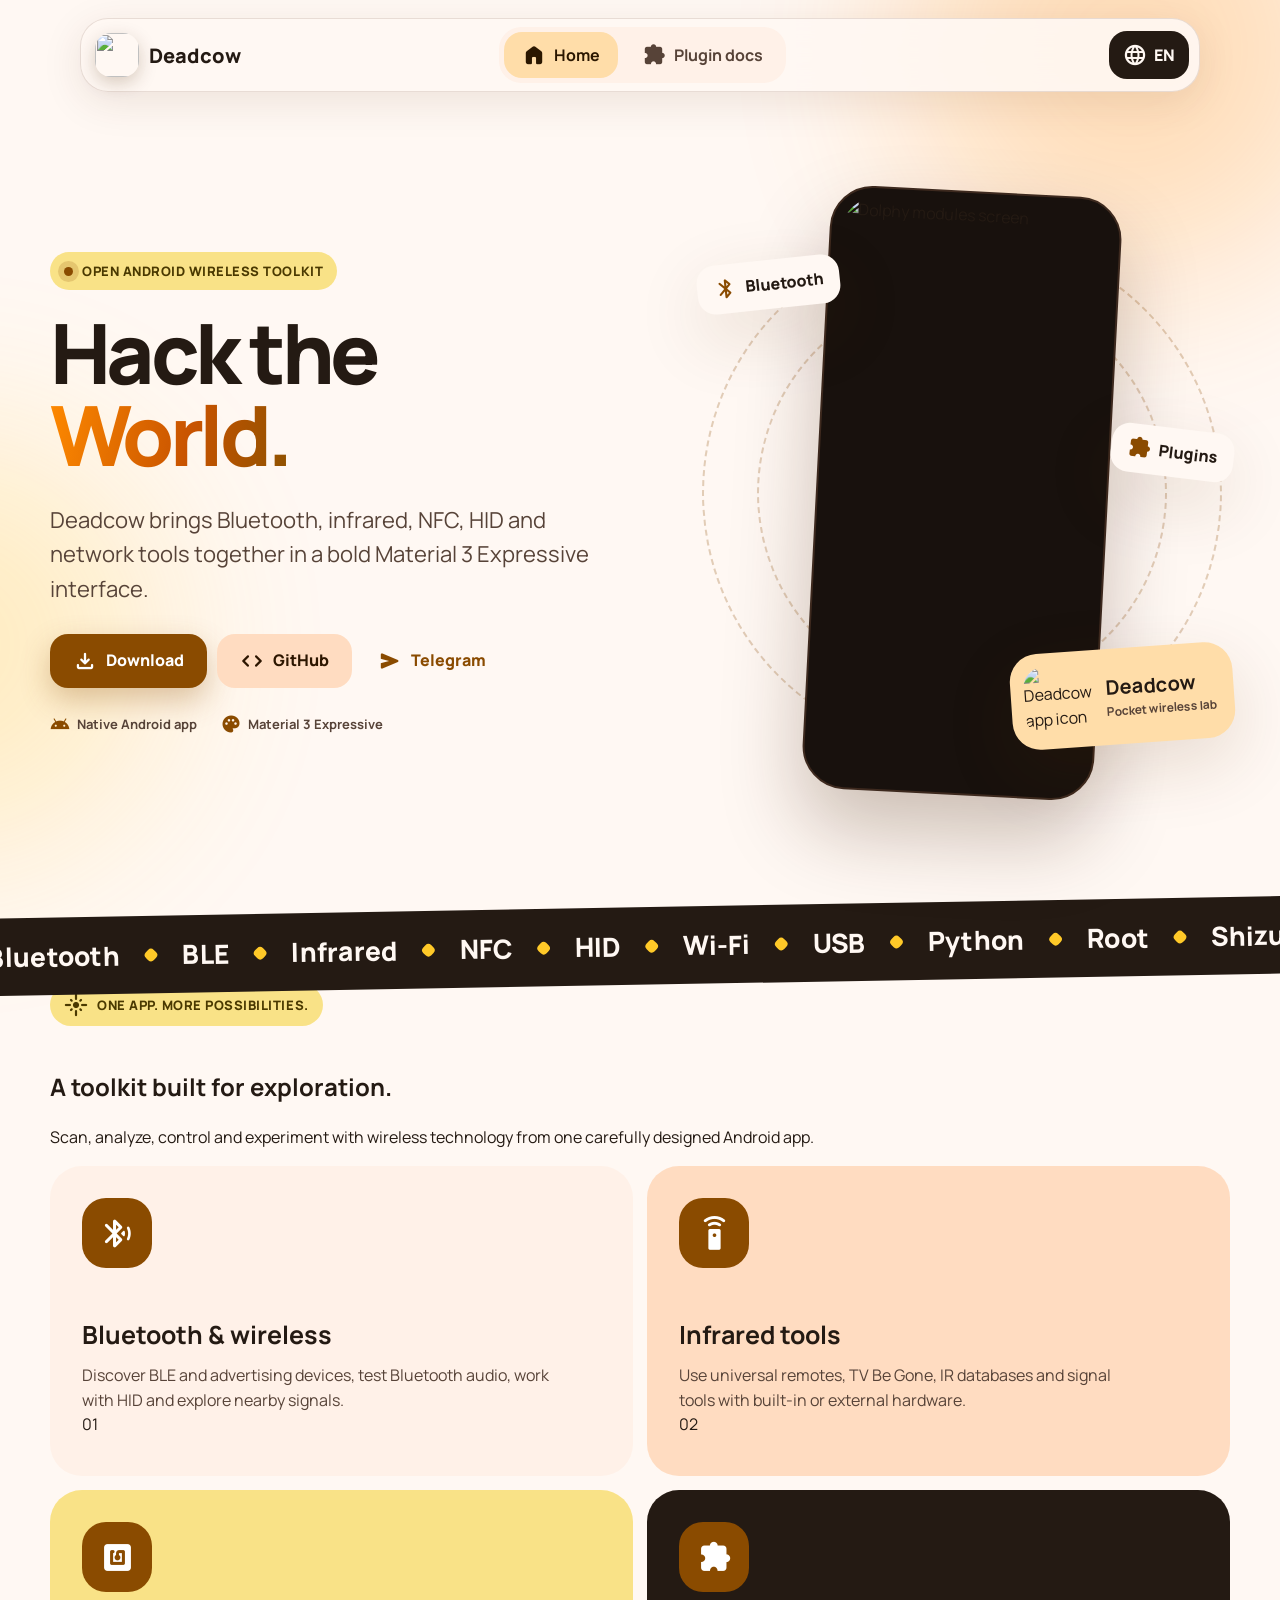
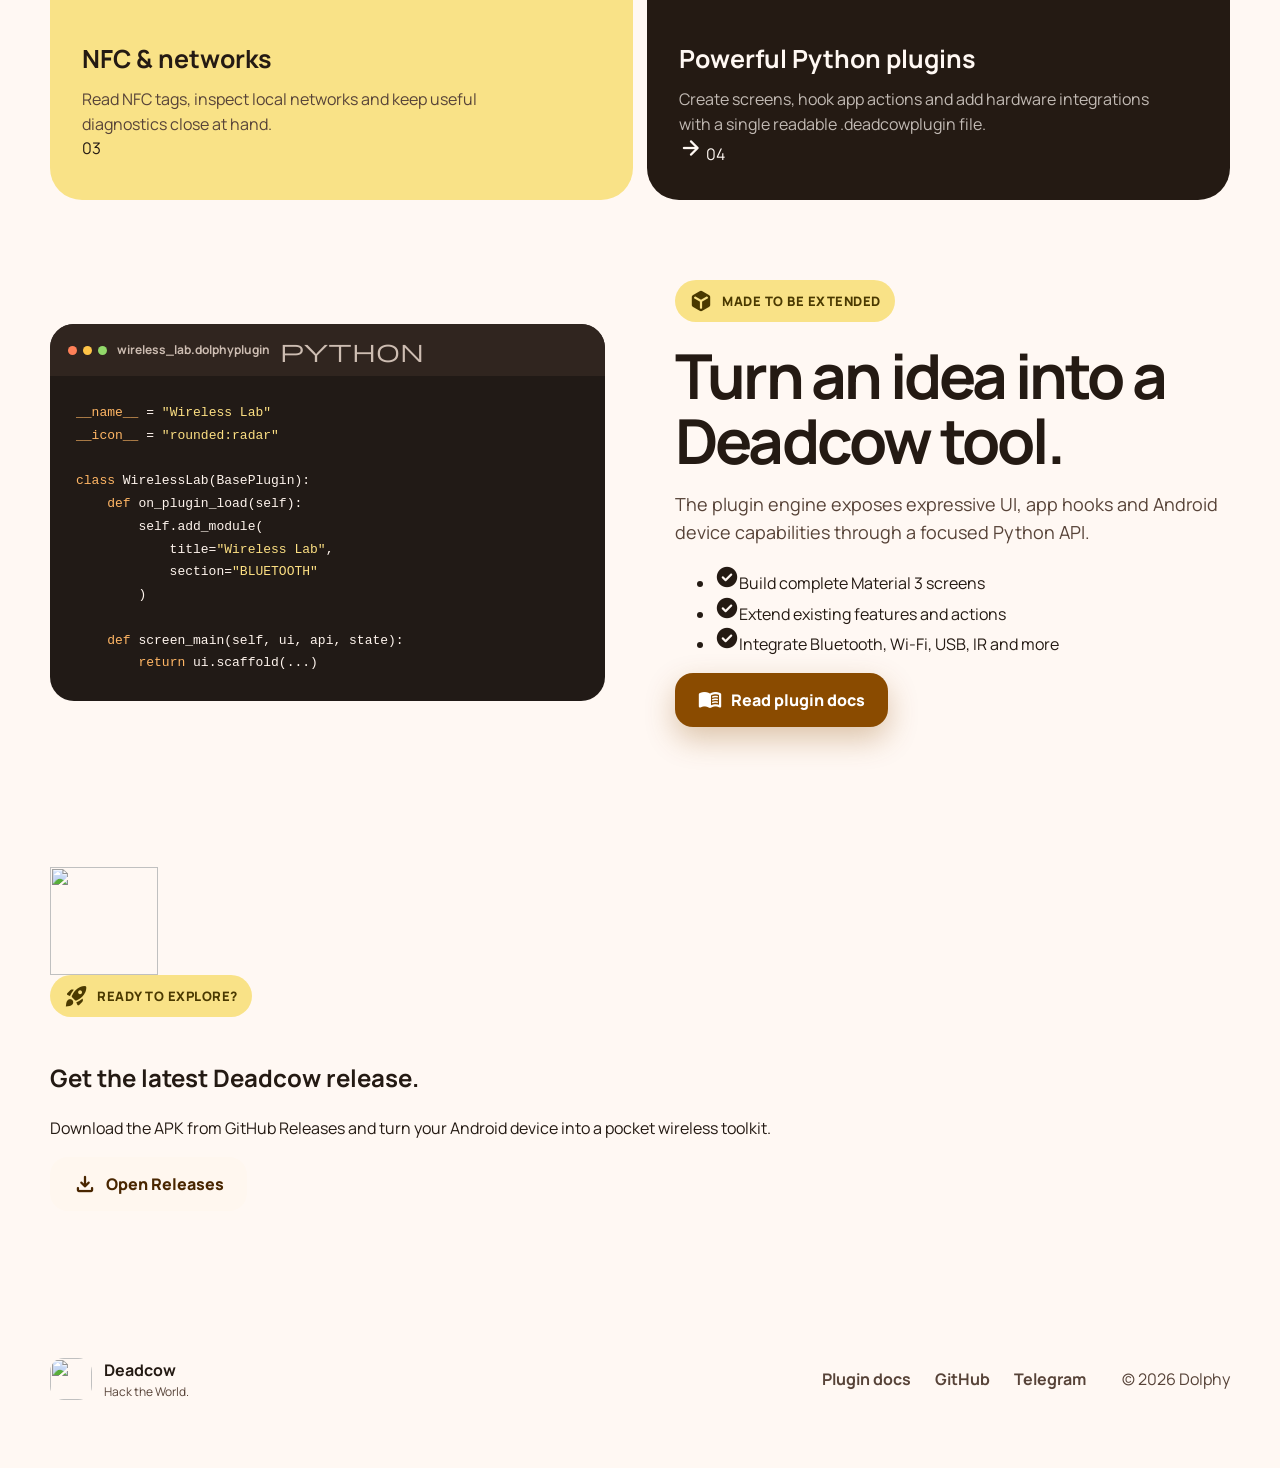
==== docs/index.html @ fffd54d4 "fix(docs): resolve site.js syntax error, ensure visibility in site.css, fix zitk9 links" ====
<!doctype html>
<html lang="en">
<head>
  <meta charset="utf-8">
  <meta name="viewport" content="width=device-width, initial-scale=1">
  <meta name="theme-color" content="#ff8a00">
  <meta name="description" content="Deadcow est la suite Android d'expérimentation sans-fil (IR, BLE, NFC, Wi-Fi) dédiée à la communauté CDC et au collectif pirate Deadcow.">
  <meta property="og:title" content="Deadcow — Arsenal sans-fil & pentest matériel">
  <meta property="og:description" content="Bluetooth, infrarouge, NFC, HID, outils réseau et plugins Python dans une interface Material 3.">
  <meta property="og:image" content="assets/deadcow-icon.png">
  <meta property="og:type" content="website">
  <title>Deadcow — Arsenal sans-fil & pentest matériel</title>
  <link rel="icon" type="image/png" href="assets/deadcow-icon.png">
  <link rel="preconnect" href="https://fonts.googleapis.com">
  <link rel="preconnect" href="https://fonts.gstatic.com" crossorigin>
  <link href="https://fonts.googleapis.com/css2?family=Manrope:wght@400;500;600;700;800&family=Material+Symbols+Rounded:opsz,wght,FILL,GRAD@20..48,400,0..1,0&display=swap" rel="stylesheet">
  <link rel="stylesheet" href="assets/site.css">
  <script src="assets/site.js" defer></script>
</head>
<body data-page="home">
  <a class="skip-link" href="#main" data-i18n="skip">Skip to content</a>
  <div class="ambient ambient-one"></div>
  <div class="ambient ambient-two"></div>
  <header class="site-header">
    <a class="brand" href="index.html" aria-label="Deadcow home">
      <img src="assets/deadcow-icon.png" alt="" width="44" height="44">
      <span>Deadcow</span>
    </a>
    <nav class="top-nav" aria-label="Main navigation">
      <a class="nav-item active" href="index.html"><span class="material-symbols-rounded">home</span><span data-i18n="navHome">Home</span></a>
      <a class="nav-item" href="plugins.html"><span class="material-symbols-rounded">extension</span><span data-i18n="navDocs">Plugin docs</span></a>
    </nav>
    <button class="language-button" type="button" data-language-toggle aria-label="Switch language">
      <span class="material-symbols-rounded">language</span>
      <span data-language-label>FR</span>
    </button>
  </header>

  <main id="main">
    <section class="hero section-shell">
      <div class="hero-copy reveal">
        <div class="eyebrow"><span class="pulse-dot"></span><span data-i18n="heroEyebrow">Open Android wireless toolkit</span></div>
        <h1><span data-i18n="heroTitleA">Hack the</span> <span class="gradient-text" data-i18n="heroTitleB">World.</span></h1>
        <p class="hero-lead" data-i18n="heroLead">Deadcow rassemble les outils Bluetooth, infrarouge, NFC, HID et réseau dans une interface Material 3 moderne pour la communauté CDC et le collectif Deadcow.</p>
        <div class="hero-actions">
          <a class="button button-primary" href="https://github.com/zitk9/Deadcow-App/releases" target="_blank" rel="noopener">
            <span class="material-symbols-rounded">download</span><span data-i18n="download">Download</span>
          </a>
          <a class="button button-tonal" href="https://github.com/zitk9/Deadcow-App" target="_blank" rel="noopener">
            <span class="material-symbols-rounded">code</span><span>GitHub</span>
          </a>
          <a class="button button-text" href="https://github.com/zitk9/Deadcow-App" target="_blank" rel="noopener">
            <span class="material-symbols-rounded">send</span><span>Telegram</span>
          </a>
        </div>
        <div class="hero-meta">
          <span><span class="material-symbols-rounded">android</span><span data-i18n="androidApp">Native Android app</span></span>
          <span><span class="material-symbols-rounded">palette</span><span>Material 3 Expressive</span></span>
        </div>
      </div>
      <div class="hero-visual reveal delay-one" aria-label="Deadcow application preview">
        <div class="visual-orbit orbit-one"></div>
        <div class="visual-orbit orbit-two"></div>
        <div class="phone-stage">
          <img class="phone-shot" src="assets/dolphy-screenshot.png" alt="Dolphy modules screen" width="591" height="1280">
        </div>
        <div class="app-badge">
          <img src="assets/deadcow-icon.png" alt="Deadcow app icon" width="92" height="92">
          <div><strong>Deadcow</strong><span data-i18n="badgeText">Pocket wireless lab</span></div>
        </div>
        <div class="floating-chip chip-bluetooth"><span class="material-symbols-rounded">bluetooth</span>Bluetooth</div>
        <div class="floating-chip chip-plugins"><span class="material-symbols-rounded">extension</span><span data-i18n="plugins">Plugins</span></div>
      </div>
    </section>

    <section class="marquee-band" aria-label="Deadcow capabilities">
      <div class="marquee-track">
        <span>Bluetooth</span><i></i><span>BLE</span><i></i><span>Infrared</span><i></i><span>NFC</span><i></i><span>HID</span><i></i><span>Wi-Fi</span><i></i><span>USB</span><i></i><span>Python</span><i></i><span>Root</span><i></i><span>Shizuku</span>
      </div>
    </section>

    <section class="section-shell feature-section">
      <div class="section-heading reveal">
        <div class="eyebrow"><span class="material-symbols-rounded">flare</span><span data-i18n="featureEyebrow">Built for exploration</span></div>
        <h2 data-i18n="featureTitle">One toolkit. Many interfaces.</h2>
        <p data-i18n="featureLead">Move from discovery to diagnostics without leaving the app.</p>
      </div>
      <div class="feature-grid">
        <article class="feature-card card-wide orange reveal">
          <div class="feature-icon"><span class="material-symbols-rounded">bluetooth_searching</span></div>
          <div><h3 data-i18n="featureWirelessTitle">Bluetooth workspace</h3><p data-i18n="featureWirelessBody">Scan BLE advertisements, inspect devices and explore Bluetooth-focused modules from one place.</p></div>
          <span class="card-number">01</span>
        </article>
        <article class="feature-card yellow reveal delay-one">
          <div class="feature-icon"><span class="material-symbols-rounded">settings_remote</span></div>
          <h3 data-i18n="featureIrTitle">Infrared control</h3>
          <p data-i18n="featureIrBody">Universal remotes, TV Be Gone, imported IR databases and pluggable external transmitters.</p>
          <span class="card-number">02</span>
        </article>
        <article class="feature-card cream reveal">
          <div class="feature-icon"><span class="material-symbols-rounded">nfc</span></div>
          <h3 data-i18n="featureNfcTitle">NFC & HID tools</h3>
          <p data-i18n="featureNfcBody">Read and work with NFC data, build HID workflows and connect compatible hardware.</p>
          <span class="card-number">03</span>
        </article>
        <article class="feature-card card-wide dark reveal delay-one">
          <div class="feature-icon"><span class="material-symbols-rounded">extension</span></div>
          <div><h3 data-i18n="featurePluginsTitle">Powerful Python plugins</h3><p data-i18n="featurePluginsBody">A single .dolphyplugin file can add expressive screens, hook existing UI, provide hardware backends and use Android APIs.</p></div>
          <a class="round-link" href="plugins.html" aria-label="Plugin documentation"><span class="material-symbols-rounded">arrow_forward</span></a>
          <span class="card-number">04</span>
        </article>
      </div>
    </section>

    <section class="section-shell plugin-showcase">
      <div class="code-card reveal">
        <div class="code-top"><span class="code-dots"><i></i><i></i><i></i></span><span>wireless_lab.dolphyplugin</span><span class="material-symbols-rounded">python</span></div>
        <pre><code><span class="code-key">__name__</span> = <span class="code-string">"Wireless Lab"</span>
<span class="code-key">__icon__</span> = <span class="code-string">"rounded:radar"</span>

<span class="code-key">class</span> WirelessLab(BasePlugin):
    <span class="code-key">def</span> on_plugin_load(self):
        self.add_module(
            title=<span class="code-string">"Wireless Lab"</span>,
            section=<span class="code-string">"BLUETOOTH"</span>
        )

    <span class="code-key">def</span> screen_main(self, ui, api, state):
        <span class="code-key">return</span> ui.scaffold(...)</code></pre>
      </div>
      <div class="plugin-copy reveal delay-one">
        <div class="eyebrow"><span class="material-symbols-rounded">deployed_code</span><span data-i18n="pluginEyebrow">Make Dolphy yours</span></div>
        <h2 data-i18n="pluginTitle">One file can become a complete module.</h2>
        <p data-i18n="pluginLead">Build multi-screen tools with Material 3 components, Bluetooth, Wi-Fi, NFC, USB, Root and Shizuku access. Extend existing screens or provide a new hardware backend.</p>
        <ul class="check-list">
          <li><span class="material-symbols-rounded">check_circle</span><span data-i18n="pluginPointOne">Declarative Material 3 Expressive UI</span></li>
          <li><span class="material-symbols-rounded">check_circle</span><span data-i18n="pluginPointTwo">Screen, action and service hooks</span></li>
          <li><span class="material-symbols-rounded">check_circle</span><span data-i18n="pluginPointThree">Safe Mode after a plugin crash</span></li>
        </ul>
        <a class="button button-primary" href="plugins.html"><span class="material-symbols-rounded">menu_book</span><span data-i18n="readDocs">Read plugin docs</span></a>
      </div>
    </section>

    <section class="section-shell download-section reveal">
      <div class="download-shape shape-a"></div>
      <div class="download-shape shape-b"></div>
      <img src="assets/deadcow-icon.png" alt="" width="108" height="108">
      <div><div class="eyebrow light"><span class="material-symbols-rounded">rocket_launch</span><span data-i18n="downloadEyebrow">Ready to dive in?</span></div><h2 data-i18n="downloadTitle">Get the latest Dolphy release.</h2><p data-i18n="downloadLead">Download the APK from the official GitHub Releases page.</p></div>
      <a class="button button-light" href="https://github.com/zitk9/Deadcow-App/releases" target="_blank" rel="noopener"><span class="material-symbols-rounded">download</span><span data-i18n="openReleases">Open Releases</span></a>
    </section>
  </main>

  <footer class="site-footer section-shell">
    <div class="footer-brand"><img src="assets/deadcow-icon.png" alt="" width="42" height="42"><div><strong>Deadcow</strong><span data-i18n="footerTagline">Hack the World.</span></div></div>
    <div class="footer-links"><a href="plugins.html" data-i18n="navDocs">Plugin docs</a><a href="https://github.com/zitk9/Deadcow-App" target="_blank" rel="noopener">GitHub</a><a href="https://github.com/zitk9/Deadcow-App" target="_blank" rel="noopener">Telegram</a></div>
    <p>© <span data-current-year></span> Dolphy</p>
  </footer>
</body>
</html>
---- docs/assets/site.css ----
:root {
  color-scheme: light;
  --primary: #8a4b00;
  --on-primary: #ffffff;
  --primary-container: #ffdcc1;
  --on-primary-container: #2d1600;
  --secondary-container: #ffdda9;
  --on-secondary-container: #2b1700;
  --tertiary-container: #f9e287;
  --surface: #fff8f3;
  --surface-low: #fff1e8;
  --surface-high: #f4e5db;
  --surface-highest: #edddd3;
  --on-surface: #241a13;
  --on-surface-variant: #574338;
  --outline: #8b7162;
  --orange: #ff8a00;
  --yellow: #ffc928;
  --shadow: 0 24px 70px rgba(94, 49, 0, .14);
  --round-xl: 44px;
  --round-lg: 32px;
  --round-md: 24px;
  --ease: cubic-bezier(.2, 0, 0, 1);
}

* { box-sizing: border-box; }
html { overflow-x: clip; scroll-behavior: smooth; scroll-padding-top: 112px; }
body {
  margin: 0;
  overflow-x: hidden;
  background: var(--surface);
  color: var(--on-surface);
  font-family: Manrope, system-ui, sans-serif;
  line-height: 1.55;
}
a { color: inherit; text-decoration: none; }
button, a { -webkit-tap-highlight-color: transparent; }
button { font: inherit; }
img { display: block; max-width: 100%; }
.material-symbols-rounded { font-variation-settings: 'FILL' 1, 'wght' 500, 'GRAD' 0, 'opsz' 24; }
.skip-link { position: fixed; z-index: 100; top: -80px; left: 20px; padding: 12px 20px; border-radius: 20px; background: var(--on-surface); color: var(--surface); transition: top .2s; }
.skip-link:focus { top: 20px; }
.ambient { position: fixed; z-index: -2; border-radius: 999px; filter: blur(90px); opacity: .23; pointer-events: none; }
.ambient-one { width: 460px; height: 460px; top: -180px; right: -80px; background: var(--orange); }
.ambient-two { width: 420px; height: 420px; bottom: 5%; left: -260px; background: var(--yellow); }
.section-shell { width: min(1180px, calc(100% - 48px)); margin-inline: auto; }

.site-header {
  position: sticky;
  z-index: 50;
  top: 18px;
  display: grid;
  grid-template-columns: 1fr auto 1fr;
  align-items: center;
  width: min(1120px, calc(100% - 32px));
  min-height: 72px;
  margin: 18px auto 0;
  padding: 8px 10px 8px 14px;
  border: 1px solid color-mix(in srgb, var(--outline) 20%, transparent);
  border-radius: 28px;
  background: color-mix(in srgb, var(--surface) 91%, transparent);
  box-shadow: 0 10px 40px rgba(74, 35, 0, .10);
  backdrop-filter: blur(22px) saturate(1.3);
}
.brand { display: flex; align-items: center; gap: 10px; width: fit-content; font-size: 20px; font-weight: 800; }
.brand img { width: 44px; height: 44px; border-radius: 16px; box-shadow: 0 6px 18px rgba(78, 39, 0, .22); }
.top-nav { display: flex; align-items: center; gap: 6px; padding: 5px; border-radius: 22px; background: var(--surface-low); }
.nav-item { display: flex; align-items: center; gap: 8px; min-height: 46px; padding: 0 18px; border-radius: 18px; color: var(--on-surface-variant); font-weight: 700; transition: background .25s var(--ease), color .25s, transform .25s var(--ease); }
.nav-item:hover { background: var(--surface-high); transform: translateY(-1px); }
.nav-item.active { background: var(--secondary-container); color: var(--on-secondary-container); }
.language-button { justify-self: end; display: flex; align-items: center; justify-content: center; gap: 7px; min-width: 64px; height: 48px; padding: 0 14px; border: 0; border-radius: 18px; background: var(--on-surface); color: var(--surface); cursor: pointer; font-weight: 800; transition: transform .25s var(--ease), border-radius .25s var(--ease); }
.language-button:hover { transform: scale(1.04); border-radius: 24px; }
:focus-visible { outline: 3px solid var(--orange); outline-offset: 3px; }

.hero { display: grid; grid-template-columns: 1.03fr .97fr; align-items: center; gap: clamp(36px, 6vw, 90px); min-height: calc(100vh - 110px); padding-block: 76px 90px; }
.eyebrow { display: inline-flex; align-items: center; gap: 9px; margin-bottom: 22px; padding: 9px 14px; border-radius: 999px; background: var(--tertiary-container); color: #4a3900; font-size: 13px; font-weight: 800; letter-spacing: .04em; text-transform: uppercase; }
.pulse-dot { width: 9px; height: 9px; border-radius: 50%; background: var(--primary); box-shadow: 0 0 0 6px color-mix(in srgb, var(--primary) 18%, transparent); animation: pulse 2s infinite; }
@keyframes pulse { 50% { box-shadow: 0 0 0 10px transparent; } }
h1 { max-width: 780px; margin: 0; font-size: clamp(50px, 6.5vw, 88px); line-height: .98; letter-spacing: -.055em; font-weight: 800; }
.gradient-text { color: transparent; background: linear-gradient(100deg, var(--orange), #c85300 58%, #8d5200); background-clip: text; -webkit-background-clip: text; }
.hero-lead { max-width: 640px; margin: 28px 0; color: var(--on-surface-variant); font-size: clamp(18px, 2vw, 22px); }
.hero-actions { display: flex; flex-wrap: wrap; align-items: center; gap: 10px; margin-top: 28px; }
.button { display: inline-flex; align-items: center; justify-content: center; gap: 9px; min-height: 54px; padding: 0 23px; border-radius: 18px; font-weight: 800; transition: transform .25s var(--ease), border-radius .25s var(--ease), box-shadow .25s; }
.button:hover { transform: translateY(-3px); border-radius: 27px; }
.button-primary { background: var(--primary); color: var(--on-primary); box-shadow: 0 12px 30px color-mix(in srgb, var(--primary) 30%, transparent); }
.button-tonal { background: var(--primary-container); color: var(--on-primary-container); }
.button-text { padding-inline: 16px; color: var(--primary); }
.button-light { background: #fff7ef; color: #492600; }
.hero-meta { display: flex; flex-wrap: wrap; gap: 10px 24px; margin-top: 26px; color: var(--on-surface-variant); font-size: 13px; font-weight: 700; }
.hero-meta > span { display: flex; align-items: center; gap: 7px; }
.hero-meta .material-symbols-rounded { color: var(--primary); font-size: 20px; }

.hero-visual { position: relative; display: grid; place-items: center; min-height: 650px; }
.phone-stage { position: relative; z-index: 3; width: min(292px, 66vw); padding: 10px; border: 2px solid #3d291e; border-radius: 43px; background: #18110d; box-shadow: 0 40px 80px rgba(58, 28, 0, .26); transform: rotate(3deg); transition: transform .5s var(--ease); }
.hero-visual:hover .phone-stage { transform: rotate(0) translateY(-8px); }
.phone-shot { width: 100%; height: auto; aspect-ratio: 591 / 1280; border-radius: 34px; object-fit: contain; }
.visual-orbit { position: absolute; border: 2px dashed color-mix(in srgb, var(--primary) 25%, transparent); border-radius: 50%; animation: orbit 24s linear infinite; }
.orbit-one { width: 520px; height: 520px; }
.orbit-two { width: 410px; height: 410px; animation-direction: reverse; animation-duration: 18s; }
@keyframes orbit { to { transform: rotate(360deg); } }
.app-badge { position: absolute; z-index: 5; right: -4px; bottom: 74px; display: flex; align-items: center; gap: 12px; padding: 13px 18px 13px 13px; border-radius: 28px; background: var(--secondary-container); box-shadow: var(--shadow); transform: rotate(-4deg); }
.app-badge img { width: 70px; height: 70px; border-radius: 22px; }
.app-badge div { display: grid; }
.app-badge strong { font-size: 20px; }
.app-badge span { color: var(--on-surface-variant); font-size: 12px; font-weight: 700; }
.floating-chip { position: absolute; z-index: 4; display: flex; align-items: center; gap: 8px; padding: 12px 16px; border-radius: 18px; background: var(--surface); box-shadow: var(--shadow); font-weight: 800; }
.chip-bluetooth { top: 92px; left: 2px; transform: rotate(-6deg); }
.chip-plugins { top: 40%; right: -4px; transform: rotate(7deg); }
.floating-chip .material-symbols-rounded { color: var(--primary); }

.marquee-band { overflow: hidden; padding: 18px 0; background: var(--on-surface); color: var(--surface); transform: rotate(-1deg) scale(1.02); }
.marquee-track { display: flex; width: max-content; align-items: center; gap: 25px; font-size: clamp(18px, 2.2vw, 26px); font-weight: 800; animation: marquee 28s linear infinite alternate; }
.marquee-track i { width: 11px; height: 11px; border-radius: 4px; background: var(--yellow); transform: rotate(45deg); }
@keyframes marquee { to { transform: translateX(calc(-100% + 100vw)); } }

.section-intro { max-width: 760px; margin-bottom: 42px; }
.section-intro h2, .plugin-copy h2, .download-banner h2 { margin: 0; font-size: clamp(36px, 5vw, 62px); line-height: 1.04; letter-spacing: -.045em; }
.section-intro p, .plugin-copy > p, .download-banner p { color: var(--on-surface-variant); font-size: 18px; }
.features { padding-block: 130px; }
.feature-grid { display: grid; grid-template-columns: repeat(2, 1fr); gap: 14px; }
.feature-card { min-height: 310px; padding: 32px; border-radius: var(--round-lg); background: var(--surface-low); transition: transform .35s var(--ease), border-radius .35s var(--ease); }
.feature-card:hover { transform: translateY(-8px); border-radius: 48px 24px 48px 24px; }
.feature-card:nth-child(2) { background: var(--primary-container); }
.feature-card:nth-child(3) { background: var(--tertiary-container); }
.feature-card:nth-child(4) { background: var(--on-surface); color: var(--surface); }
.feature-icon { display: grid; place-items: center; width: 70px; height: 70px; margin-bottom: 48px; border-radius: 24px; background: var(--primary); color: var(--on-primary); }
.feature-icon .material-symbols-rounded { font-size: 35px; }
.feature-card h3 { margin: 0 0 8px; font-size: 25px; }
.feature-card p { max-width: 470px; margin: 0; color: var(--on-surface-variant); }
.feature-card:nth-child(4) p { color: color-mix(in srgb, var(--surface) 72%, transparent); }

.plugin-showcase { display: grid; grid-template-columns: 1fr 1fr; align-items: center; gap: 70px; padding-block: 80px 140px; }
.plugin-points { display: grid; gap: 14px; margin: 28px 0; }
.plugin-points div { display: flex; align-items: center; gap: 12px; font-weight: 700; }
.plugin-points span { display: grid; place-items: center; flex: 0 0 38px; height: 38px; border-radius: 14px; background: var(--secondary-container); color: var(--on-secondary-container); }
.code-window { overflow: hidden; border-radius: 36px; background: #211a16; color: #fff5ee; box-shadow: 0 32px 70px rgba(45, 23, 4, .25); transform: rotate(2deg); transition: transform .4s var(--ease); }
.code-window:hover { transform: rotate(0); }
.code-bar { display: flex; align-items: center; gap: 8px; padding: 18px 22px; background: #30251f; }
.code-bar i { width: 10px; height: 10px; border-radius: 50%; background: #ff8058; }
.code-bar i:nth-child(2) { background: #ffc447; }
.code-bar i:nth-child(3) { background: #92d96a; }
.code-bar span { margin-left: 8px; color: #cdbdb2; font-size: 13px; font-weight: 700; }
.code-window pre { overflow: auto; margin: 0; padding: 28px; font: 14px/1.75 ui-monospace, SFMono-Regular, Consolas, monospace; }
.code-key { color: #ffb665; }
.code-string { color: #fde083; }
.download-section { padding-bottom: 100px; }
.download-banner { position: relative; overflow: hidden; display: grid; grid-template-columns: 1fr auto; align-items: center; gap: 30px; padding: 58px; border-radius: var(--round-xl); background: linear-gradient(125deg, #ff8a00, #ffc928); color: #2b1700; }
.download-banner p { max-width: 680px; color: #573000; }
.download-mark { position: absolute; right: 28%; bottom: -70px; color: rgba(255,255,255,.22); font-size: 220px; transform: rotate(-12deg); }
.site-footer { display: grid; grid-template-columns: 1fr auto auto; align-items: center; gap: 36px; padding-block: 40px 60px; color: var(--on-surface-variant); }
.footer-brand { display: flex; align-items: center; gap: 12px; }
.footer-brand img { border-radius: 14px; }
.footer-brand div { display: grid; }
.footer-brand strong { color: var(--on-surface); }
.footer-brand span { font-size: 12px; }
.footer-links { display: flex; gap: 24px; font-weight: 700; }
.footer-links a:hover { color: var(--primary); }

.docs-hero { display: grid; grid-template-columns: 1fr 170px; align-items: center; gap: 40px; padding: 46px 0 34px 318px; }
.docs-hero h1 { max-width: 900px; font-size: clamp(40px, 5vw, 64px); }
.docs-hero p { max-width: 760px; color: var(--on-surface-variant); font-size: 18px; }
.docs-hero-mark { position: relative; display: grid; place-items: center; width: 156px; height: 156px; justify-self: end; border-radius: 42% 58% 55% 45% / 46% 41% 59% 54%; background: var(--secondary-container); animation: morph 8s var(--ease) infinite alternate; }
.docs-hero-mark > span { color: var(--on-secondary-container); font-size: 72px; }
.docs-hero-mark i { position: absolute; width: 20px; height: 20px; border-radius: 7px; background: var(--primary); }
.docs-hero-mark i:nth-child(2) { top: 20px; right: 20px; }
.docs-hero-mark i:nth-child(3) { bottom: 25px; left: 20px; background: var(--yellow); }
@keyframes morph { to { border-radius: 60% 40% 40% 60% / 42% 60% 40% 58%; transform: rotate(4deg); } }
.docs-layout { display: grid; grid-template-columns: 276px minmax(0, 1fr); align-items: start; gap: 42px; padding-bottom: 110px; }
.docs-toc { position: fixed; z-index: 5; top: 96px; left: max(24px, calc((100vw - 1180px) / 2)); display: grid; width: 276px; gap: 3px; max-height: calc(100vh - 112px); overflow: auto; padding: 14px 10px 22px; border: 1px solid color-mix(in srgb, var(--outline) 18%, transparent); border-radius: 26px; background: color-mix(in srgb, var(--surface-low) 94%, transparent); box-shadow: 0 16px 45px rgba(72, 42, 8, .08); scrollbar-width: thin; }
.docs-search { position: sticky; top: -14px; z-index: 2; display: grid; grid-template-columns: 24px 1fr; align-items: center; gap: 8px; margin: 0 0 8px; padding: 10px 12px; border-radius: 16px; background: var(--surface-high); color: var(--on-surface-variant); }
.docs-search input { min-width: 0; border: 0; outline: 0; background: transparent; color: var(--on-surface); font: inherit; font-size: 13px; font-weight: 650; }
.docs-search input::placeholder { color: var(--on-surface-variant); opacity: .75; }
.toc-title { padding: 15px 12px 6px; color: var(--on-surface-variant); font-size: 11px; font-weight: 800; letter-spacing: .07em; text-transform: uppercase; }
.docs-toc a { display: grid; grid-template-columns: 28px 1fr; align-items: center; gap: 7px; min-height: 40px; padding: 8px 12px; border-radius: 14px; color: var(--on-surface-variant); font-size: 13px; font-weight: 700; transition: background .2s, color .2s; }
.docs-toc a > .material-symbols-rounded { font-size: 19px; opacity: .72; }
.docs-toc a[hidden], .docs-toc .toc-title[hidden] { display: none; }
.docs-toc a span:first-child { opacity: .48; }
.docs-toc a:hover, .docs-toc a.active { background: var(--secondary-container); color: var(--on-secondary-container); }
.docs-content { grid-column: 2; min-width: 0; }
.anchor-heading, .route-box[id] { scroll-margin-top: 118px; }
.doc-section { position: relative; margin-bottom: 18px; padding: 42px; border-radius: var(--round-lg); background: var(--surface-low); }
.doc-section:nth-child(even) { background: color-mix(in srgb, var(--primary-container) 35%, var(--surface)); }
.section-index { position: absolute; top: 22px; right: 28px; color: color-mix(in srgb, var(--primary) 28%, transparent); font-size: 48px; font-weight: 800; }
.doc-heading { display: grid; grid-template-columns: 58px 1fr; gap: 16px; align-items: start; margin-bottom: 30px; padding-right: 62px; }
.doc-heading > span { display: grid; place-items: center; width: 58px; height: 58px; border-radius: 20px; background: var(--primary); color: var(--on-primary); font-size: 29px; }
.doc-heading h2 { margin: 1px 0 6px; font-size: clamp(28px, 3.5vw, 42px); line-height: 1.08; letter-spacing: -.035em; }
.doc-heading p { margin: 0; color: var(--on-surface-variant); }
.capability-grid { display: grid; grid-template-columns: repeat(2, 1fr); gap: 10px; }
.capability-grid > div { display: grid; grid-template-columns: 45px 1fr; gap: 2px 12px; padding: 22px; border-radius: 22px; background: var(--surface); }
.capability-grid > div > span { grid-row: 1 / 3; color: var(--primary); font-size: 30px; }
.capability-grid p { margin: 4px 0 0; color: var(--on-surface-variant); font-size: 13px; }
.callout { display: flex; gap: 15px; margin-top: 18px; padding: 20px; border-radius: 22px; background: var(--tertiary-container); color: #3b3000; }
.callout > span { font-size: 30px; }
.callout p { margin: 4px 0 0; }
.callout.safe { background: #d8edc8; color: #15270c; }
.code-card { min-width: 0; overflow: hidden; margin-top: 18px; border-radius: 24px; background: #211a16; color: #fff5ee; }
.code-top { display: flex; align-items: center; gap: 10px; min-height: 52px; padding: 8px 10px 8px 18px; background: #30251f; color: #cdbdb2; font-size: 12px; font-weight: 700; }
.code-dots { display: flex; gap: 6px; }
.code-dots i { width: 9px; height: 9px; border-radius: 50%; background: #ff8058; }
.code-dots i:nth-child(2) { background: #ffc447; }
.code-dots i:nth-child(3) { background: #92d96a; }
.copy-code { display: inline-flex; align-items: center; gap: 6px; min-height: 36px; margin-left: auto; padding: 0 12px; border: 0; border-radius: 13px; background: #4a3930; color: #fff5ee; cursor: pointer; font-weight: 700; }
.copy-code .material-symbols-rounded { font-size: 18px; }
.code-card pre { overflow: auto; max-width: 100%; max-height: 620px; margin: 0; padding: 26px; }
.code-card code { font: 13px/1.75 ui-monospace, SFMono-Regular, Consolas, monospace; }
.code-number { color: #94d8ff; }
.property-list, .api-table { display: grid; margin-top: 14px; overflow: hidden; border: 1px solid color-mix(in srgb, var(--outline) 25%, transparent); border-radius: 22px; }
.property-list > div, .api-table > div { display: grid; grid-template-columns: minmax(140px, .5fr) 1fr; gap: 18px; padding: 15px 18px; background: var(--surface); }
.property-list > div:nth-child(even), .api-table > div:nth-child(even) { background: var(--surface-high); }
.property-list code, .api-table code { overflow-wrap: anywhere; color: var(--primary); font-weight: 800; }
.property-list span, .api-table span { color: var(--on-surface-variant); }
.flow-diagram { display: flex; align-items: center; justify-content: center; gap: 12px; margin-bottom: 22px; }
.flow-diagram > div { display: grid; place-items: center; gap: 8px; flex: 1; min-height: 120px; padding: 18px; border-radius: 22px; background: var(--surface); text-align: center; }
.flow-diagram > div > span { color: var(--primary); font-size: 34px; }
.flow-diagram > span { color: var(--outline); }
.api-chips { display: flex; flex-wrap: wrap; gap: 8px; }
.api-chips code { max-width: 100%; padding: 10px 13px; border-radius: 14px; background: var(--secondary-container); color: var(--on-secondary-container); font-size: 12px; font-weight: 800; overflow-wrap: anywhere; white-space: normal; }
.timeline { display: grid; grid-template-columns: repeat(4, 1fr); gap: 10px; }
.timeline > div { padding: 20px 14px; border-radius: 22px; background: var(--surface); text-align: center; }
.timeline > div > span { display: grid; place-items: center; width: 42px; height: 42px; margin: 0 auto 14px; border-radius: 15px; background: var(--primary-container); color: var(--on-primary-container); font-weight: 800; }
.timeline code { color: var(--primary); font-size: 12px; font-weight: 800; overflow-wrap: anywhere; }
.timeline p { margin: 8px 0 0; color: var(--on-surface-variant); font-size: 12px; }
.metadata-table { display: grid; border: 1px solid color-mix(in srgb, var(--outline) 25%, transparent); border-radius: 22px; overflow: hidden; }
.metadata-row { display: grid; grid-template-columns: 150px 1fr; gap: 20px; padding: 15px 19px; background: var(--surface); }
.metadata-row:nth-child(even) { background: var(--surface-high); }
.metadata-row code { color: var(--primary); font-weight: 800; }
.metadata-row span { color: var(--on-surface-variant); }
.code-block { position: relative; overflow: hidden; margin-top: 20px; border-radius: 24px; background: #211a16; color: #fff5ee; }
.code-block pre { overflow: auto; max-height: 570px; margin: 0; padding: 28px; font: 13px/1.75 ui-monospace, SFMono-Regular, Consolas, monospace; }
.copy-button { position: absolute; z-index: 2; top: 12px; right: 12px; display: flex; align-items: center; gap: 6px; padding: 8px 11px; border: 0; border-radius: 13px; background: #4a3930; color: #fff5ee; cursor: pointer; font-weight: 700; }
.integration-stack { display: grid; gap: 12px; }
.integration-stack > div { display: grid; grid-template-columns: 52px 1fr; gap: 4px 15px; padding: 20px; border-radius: 22px; background: var(--surface); }
.integration-stack > div > span { display: grid; place-items: center; height: 52px; border-radius: 18px; background: var(--secondary-container); color: var(--on-secondary-container); }
.integration-stack p { margin: 4px 0 0; color: var(--on-surface-variant); }
.doc-subtitle { margin: 38px 0 8px; font-size: clamp(23px, 3vw, 32px); letter-spacing: -.025em; }
.doc-copy { margin: 0 0 18px; color: var(--on-surface-variant); }
.contract-table { display: grid; overflow: hidden; border: 1px solid color-mix(in srgb, var(--outline) 25%, transparent); border-radius: 22px; }
.contract-table > div { display: grid; grid-template-columns: 150px 1fr; gap: 18px; padding: 15px 18px; background: var(--surface); }
.contract-table > div:nth-child(even) { background: var(--surface-high); }
.contract-table code { color: var(--primary); font-weight: 800; overflow-wrap: anywhere; }
.contract-table span { color: var(--on-surface-variant); }
.route-box { margin-top: 16px; padding: 22px; border-radius: 24px; background: var(--surface); }
.route-box > strong { display: block; margin-bottom: 14px; font-size: 18px; }
.route-box p { margin: 14px 0 0; color: var(--on-surface-variant); font-size: 13px; }
.callout.truth { margin: 0 0 18px; background: var(--primary-container); color: var(--on-primary-container); }
.callout.current { background: #cde9ff; color: #002f4b; }
.api-reference { display: grid; gap: 10px; }
.api-reference details { overflow: hidden; border-radius: 22px; background: var(--surface); }
.api-reference summary { display: grid; grid-template-columns: 34px auto 1fr; align-items: center; gap: 10px; min-height: 64px; padding: 12px 18px; cursor: pointer; list-style: none; }
.api-reference summary::-webkit-details-marker { display: none; }
.api-reference summary > span:first-child { color: var(--primary); }
.api-reference summary > span:last-child { justify-self: end; color: var(--on-surface-variant); font-size: 12px; }
.api-reference details[open] summary { background: var(--secondary-container); color: var(--on-secondary-container); }
.api-reference details .api-chips { padding: 18px; }
.sdk-reference { display: grid; gap: 14px; margin-top: 34px; scroll-margin-top: 100px; }
.sdk-reference-heading { display: flex; justify-content: space-between; gap: 20px; align-items: center; padding: 22px; border-radius: 28px; background: var(--primary-container); color: var(--on-primary-container); }
.sdk-reference-heading > div { display: flex; gap: 15px; align-items: center; }
.sdk-reference-heading > div > span { display: grid; place-items: center; width: 54px; height: 54px; flex: 0 0 auto; border-radius: 19px; background: var(--on-primary-container); color: var(--primary-container); font-size: 30px; }
.sdk-reference-heading h3 { margin: 0; font-size: clamp(20px, 3vw, 28px); }
.sdk-reference-heading p { max-width: 720px; margin: 4px 0 0; opacity: .82; }
.sdk-reference-heading > strong { flex: 0 0 auto; padding: 10px 14px; border-radius: 16px; background: color-mix(in srgb, var(--on-primary-container) 13%, transparent); white-space: nowrap; }
.sdk-search { display: flex; align-items: center; gap: 12px; min-height: 58px; padding: 0 18px; border: 2px solid transparent; border-radius: 21px; background: var(--surface-high); transition: border-color .2s var(--ease), background .2s var(--ease); }
.sdk-search:focus-within { border-color: var(--primary); background: var(--surface); }
.sdk-search > span { color: var(--primary); }
.sdk-search input { width: 100%; border: 0; outline: 0; background: transparent; color: var(--on-surface); font: inherit; font-weight: 650; }
.sdk-search input::placeholder { color: var(--on-surface-variant); }
.sdk-filters { display: flex; gap: 8px; overflow-x: auto; padding-bottom: 2px; scrollbar-width: thin; }
.sdk-filters button { min-height: 42px; padding: 0 16px; border: 0; border-radius: 15px; background: var(--surface-high); color: var(--on-surface-variant); font: inherit; font-size: 13px; font-weight: 800; cursor: pointer; white-space: nowrap; transition: background .2s var(--ease), color .2s var(--ease), transform .2s var(--ease); }
.sdk-filters button:hover { transform: translateY(-1px); }
.sdk-filters button.selected { background: var(--primary); color: var(--on-primary); }
.sdk-reading { margin: 0; }
.sdk-methods { display: grid; gap: 9px; }
.sdk-method { overflow: hidden; border: 1px solid color-mix(in srgb, var(--outline) 24%, transparent); border-radius: 22px; background: var(--surface); }
.sdk-method > summary { display: grid; grid-template-columns: minmax(120px, .8fr) minmax(160px, 1.2fr) auto 24px; align-items: center; gap: 14px; min-height: 66px; padding: 12px 18px; cursor: pointer; list-style: none; }
.sdk-method > summary::-webkit-details-marker { display: none; }
.sdk-method > summary .sdk-owner { overflow: hidden; color: var(--on-surface-variant); font-size: 11px; font-weight: 750; text-overflow: ellipsis; white-space: nowrap; }
.sdk-method > summary strong { overflow-wrap: anywhere; }
.sdk-method > summary code { padding: 6px 9px; border-radius: 10px; background: var(--secondary-container); color: var(--on-secondary-container); font-size: 11px; font-weight: 800; }
.sdk-method > summary .material-symbols-rounded { transition: transform .25s var(--ease); }
.sdk-method[open] > summary { background: var(--surface-high); }
.sdk-method[open] > summary .material-symbols-rounded { transform: rotate(180deg); }
.sdk-method-body { display: grid; gap: 16px; padding: 4px 20px 22px; }
.sdk-description { margin: 4px 0 0; color: var(--on-surface-variant); }
.sdk-method-body > pre { overflow-x: auto; margin: 0; padding: 15px; border-radius: 16px; background: var(--on-surface); color: var(--surface); }
.sdk-method-body > pre code { font-size: 12px; white-space: pre; }
.sdk-method-body h4 { margin: 2px 0 8px; font-size: 13px; text-transform: uppercase; letter-spacing: .06em; }
.sdk-method-body section > p { margin: 0; color: var(--on-surface-variant); }
.sdk-detail-grid { display: grid; grid-template-columns: minmax(0, 1.35fr) minmax(220px, .65fr); gap: 18px; }
.sdk-params { display: grid; overflow: hidden; border-radius: 16px; background: var(--surface-high); }
.sdk-params > div { display: grid; grid-template-columns: minmax(90px, .35fr) minmax(0, 1fr); gap: 12px; padding: 12px 14px; border-bottom: 1px solid color-mix(in srgb, var(--outline) 18%, transparent); }
.sdk-params > div:last-child { border-bottom: 0; }
.sdk-params code { color: var(--primary); font-size: 12px; font-weight: 800; overflow-wrap: anywhere; }
.sdk-params span { color: var(--on-surface-variant); font-size: 12px; }
.sdk-params b { color: var(--on-surface); }
.sdk-params small { display: block; margin-top: 4px; color: var(--primary); font-weight: 750; }
.sdk-none { margin: 0; padding: 14px; border-radius: 16px; background: var(--surface-high); color: var(--on-surface-variant); }
.sdk-requirements { display: grid; gap: 6px; margin: 0; padding-left: 22px; color: var(--on-surface-variant); }
.sdk-empty { display: grid; place-items: center; min-height: 180px; padding: 24px; border-radius: 24px; background: var(--surface-high); color: var(--on-surface-variant); text-align: center; }
.sdk-empty > span { font-size: 42px; }
.hook-table { display: grid; overflow: hidden; border: 1px solid color-mix(in srgb, var(--outline) 25%, transparent); border-radius: 22px; }
.hook-table > div { display: grid; grid-template-columns: minmax(170px, .65fr) minmax(220px, 1fr) minmax(220px, 1.2fr); gap: 16px; align-items: start; padding: 16px 18px; background: var(--surface); }
.hook-table > div:nth-child(odd) { background: var(--surface-high); }
.hook-table .hook-head { background: var(--on-surface); color: var(--surface); font-size: 12px; font-weight: 800; text-transform: uppercase; }
.hook-table code { overflow-wrap: anywhere; color: var(--primary); font-size: 12px; font-weight: 800; }
.hook-table span { color: var(--on-surface-variant); font-size: 13px; }
.hook-table .hook-head span { color: inherit; }
.catalog-note { margin-top: 12px; font-size: 13px; }
.route-reference { margin-top: 18px; }
.route-chips code { overflow-wrap: anywhere; }
.api-cloud { display: flex; flex-wrap: wrap; gap: 10px; }
.api-cloud span { padding: 12px 16px; border-radius: 16px; background: var(--surface); font-weight: 700; }
.lifecycle-line { display: grid; grid-template-columns: repeat(4, 1fr); gap: 10px; }
.lifecycle-line div { position: relative; padding: 24px 16px; border-radius: 22px; background: var(--surface); text-align: center; font-weight: 700; }
.lifecycle-line span { display: grid; place-items: center; width: 48px; height: 48px; margin: 0 auto 12px; border-radius: 18px; background: var(--primary-container); color: var(--on-primary-container); }
.step-list { display: grid; gap: 10px; margin: 0; padding: 0; list-style: none; }
.step-list li { display: grid; grid-template-columns: 50px 1fr; gap: 15px; padding: 18px; border-radius: 22px; background: var(--surface); }
.step-list li > span { display: grid; place-items: center; width: 50px; height: 50px; border-radius: 18px; background: var(--primary); color: var(--on-primary); font-size: 20px; font-weight: 800; }
.step-list p { margin: 4px 0 0; color: var(--on-surface-variant); }
.docs-cta { display: grid; grid-template-columns: 78px 1fr auto; align-items: center; gap: 18px; margin-top: 18px; padding: 20px; border-radius: 26px; background: linear-gradient(120deg, #ff8a00, #ffc928); color: #2b1700; }
.docs-cta img { border-radius: 23px; }
.docs-cta p { margin: 3px 0 0; }

.reveal { opacity: 1; transform: none; transition: opacity .75s var(--ease), transform .75s var(--ease); }
.reveal.visible { opacity: 1; transform: none; }
.delay-one { transition-delay: .12s; }

@media (prefers-color-scheme: dark) {
  :root {
    color-scheme: dark;
    --primary: #ffb872;
    --on-primary: #4a2800;
    --primary-container: #693b00;
    --on-primary-container: #ffdcc1;
    --secondary-container: #563e1b;
    --on-secondary-container: #ffdda9;
    --tertiary-container: #554a00;
    --surface: #1b120d;
    --surface-low: #261b15;
    --surface-high: #32251e;
    --surface-highest: #3e3028;
    --on-surface: #f4e1d5;
    --on-surface-variant: #d9c2b5;
    --outline: #a68a7a;
    --shadow: 0 24px 70px rgba(0, 0, 0, .32);
  }
  .eyebrow { color: #fff0a0; }
  .gradient-text { background-image: linear-gradient(100deg, #ffb872, #ff8a00 58%, #ffd85c); }
  .download-banner, .docs-cta { color: #2b1700; }
  .download-banner p { color: #573000; }
  .code-window, .code-block, .code-card { background: #100c0a; }
  .phone-stage { border-color: #7b6254; }
  .callout.safe { background: #29451e; color: #d8edc8; }
  .callout.current { background: #143a50; color: #cde9ff; }
}

@media (max-width: 900px) {
  .site-header { grid-template-columns: auto 1fr auto; }
  .top-nav { justify-self: center; }
  .hero { grid-template-columns: 1fr; padding-top: 80px; }
  .hero-copy { text-align: center; }
  .hero-copy .eyebrow, .hero-actions, .hero-meta { justify-content: center; }
  .hero-lead, .hero-copy h1 { margin-inline: auto; }
  .hero-visual { min-height: 650px; }
  .plugin-showcase { grid-template-columns: 1fr; }
  .plugin-code { order: -1; }
  .docs-hero { grid-template-columns: 1fr 190px; padding-left: 0; }
  .docs-hero-mark { width: 180px; height: 180px; }
  .docs-hero-mark > span { font-size: 80px; }
  .docs-layout { grid-template-columns: 1fr; }
  .docs-toc { position: static; display: flex; overflow-x: auto; padding: 8px; }
  .docs-content { grid-column: 1; }
  .toc-title { display: none; }
  .docs-toc a { flex: 0 0 auto; display: flex; }
}

@media (max-width: 680px) {
  .section-shell { width: min(100% - 28px, 1180px); }
  .site-header { top: 10px; width: calc(100% - 20px); min-height: 64px; margin-top: 10px; padding: 7px; border-radius: 24px; }
  .brand span { display: none; }
  .brand img { width: 42px; height: 42px; }
  .top-nav { gap: 2px; padding: 3px; border-radius: 18px; }
  .nav-item { min-height: 42px; padding: 0 11px; border-radius: 15px; font-size: 12px; }
  .nav-item .material-symbols-rounded { font-size: 19px; }
  .language-button { min-width: 48px; height: 44px; padding: 0 9px; border-radius: 16px; }
  .language-button .material-symbols-rounded { display: none; }
  h1 { font-size: clamp(46px, 15vw, 68px); }
  .hero { gap: 15px; min-height: auto; padding-block: 70px 90px; }
  .hero-visual { min-height: 570px; }
  .phone-stage { width: 238px; }
  .orbit-one { width: 390px; height: 390px; }
  .orbit-two { width: 330px; height: 330px; }
  .app-badge { right: -2px; bottom: 45px; padding: 10px 13px 10px 10px; }
  .app-badge img { width: 56px; height: 56px; }
  .chip-bluetooth { top: 75px; left: -3px; }
  .chip-plugins { right: -3px; }
  .feature-grid { grid-template-columns: 1fr; }
  .feature-card { min-height: 270px; }
  .features { padding-block: 100px; }
  .plugin-showcase { gap: 42px; padding-bottom: 100px; }
  .download-banner { grid-template-columns: 1fr; padding: 36px 28px; }
  .download-mark { right: -25px; }
  .site-footer { grid-template-columns: 1fr; gap: 24px; }
  .footer-links { flex-wrap: wrap; }
  .docs-hero { grid-template-columns: 1fr; padding-top: 80px; }
  .docs-hero-mark { justify-self: center; }
  .doc-section { padding: 28px 20px; border-radius: 28px; }
  .section-index { top: 15px; right: 18px; font-size: 36px; }
  .doc-heading { grid-template-columns: 48px 1fr; padding-right: 12px; }
  .doc-heading > span { width: 48px; height: 48px; border-radius: 17px; }
  .capability-grid { grid-template-columns: 1fr; }
  .metadata-row { grid-template-columns: 100px 1fr; gap: 10px; }
  .lifecycle-line { grid-template-columns: repeat(2, 1fr); }
  .timeline { grid-template-columns: repeat(2, 1fr); }
  .property-list > div, .api-table > div { grid-template-columns: 1fr; gap: 4px; }
  .contract-table > div { grid-template-columns: 1fr; gap: 4px; }
  .hook-table > div { grid-template-columns: 1fr; gap: 5px; }
  .hook-table .hook-head { display: none; }
  .hook-table > div code:nth-child(2) { padding-bottom: 8px; border-bottom: 1px solid color-mix(in srgb, var(--outline) 20%, transparent); }
  .api-reference summary { grid-template-columns: 30px 1fr; }
  .api-reference summary > span:last-child { display: none; }
  .sdk-reference-heading { align-items: flex-start; }
  .sdk-reference-heading > strong { display: none; }
  .sdk-reference-heading > div > span { width: 46px; height: 46px; border-radius: 16px; }
  .sdk-method > summary { grid-template-columns: 1fr auto 22px; gap: 9px; }
  .sdk-method > summary .sdk-owner { grid-column: 1 / -1; }
  .sdk-detail-grid { grid-template-columns: 1fr; }
  .sdk-params > div { grid-template-columns: 1fr; gap: 4px; }
  .flow-diagram { align-items: stretch; }
  .flow-diagram > div { min-width: 0; padding: 12px 6px; font-size: 11px; }
  .flow-diagram > span { align-self: center; font-size: 18px; }
  .docs-cta { grid-template-columns: 60px 1fr; }
  .docs-cta img { width: 60px; height: 60px; }
  .docs-cta .button { grid-column: 1 / -1; }
}

@media (prefers-reduced-motion: reduce) {
  html { scroll-behavior: auto; }
  *, *::before, *::after { animation-duration: .01ms !important; animation-iteration-count: 1 !important; transition-duration: .01ms !important; }
  .reveal { opacity: 1; transform: none; }
}
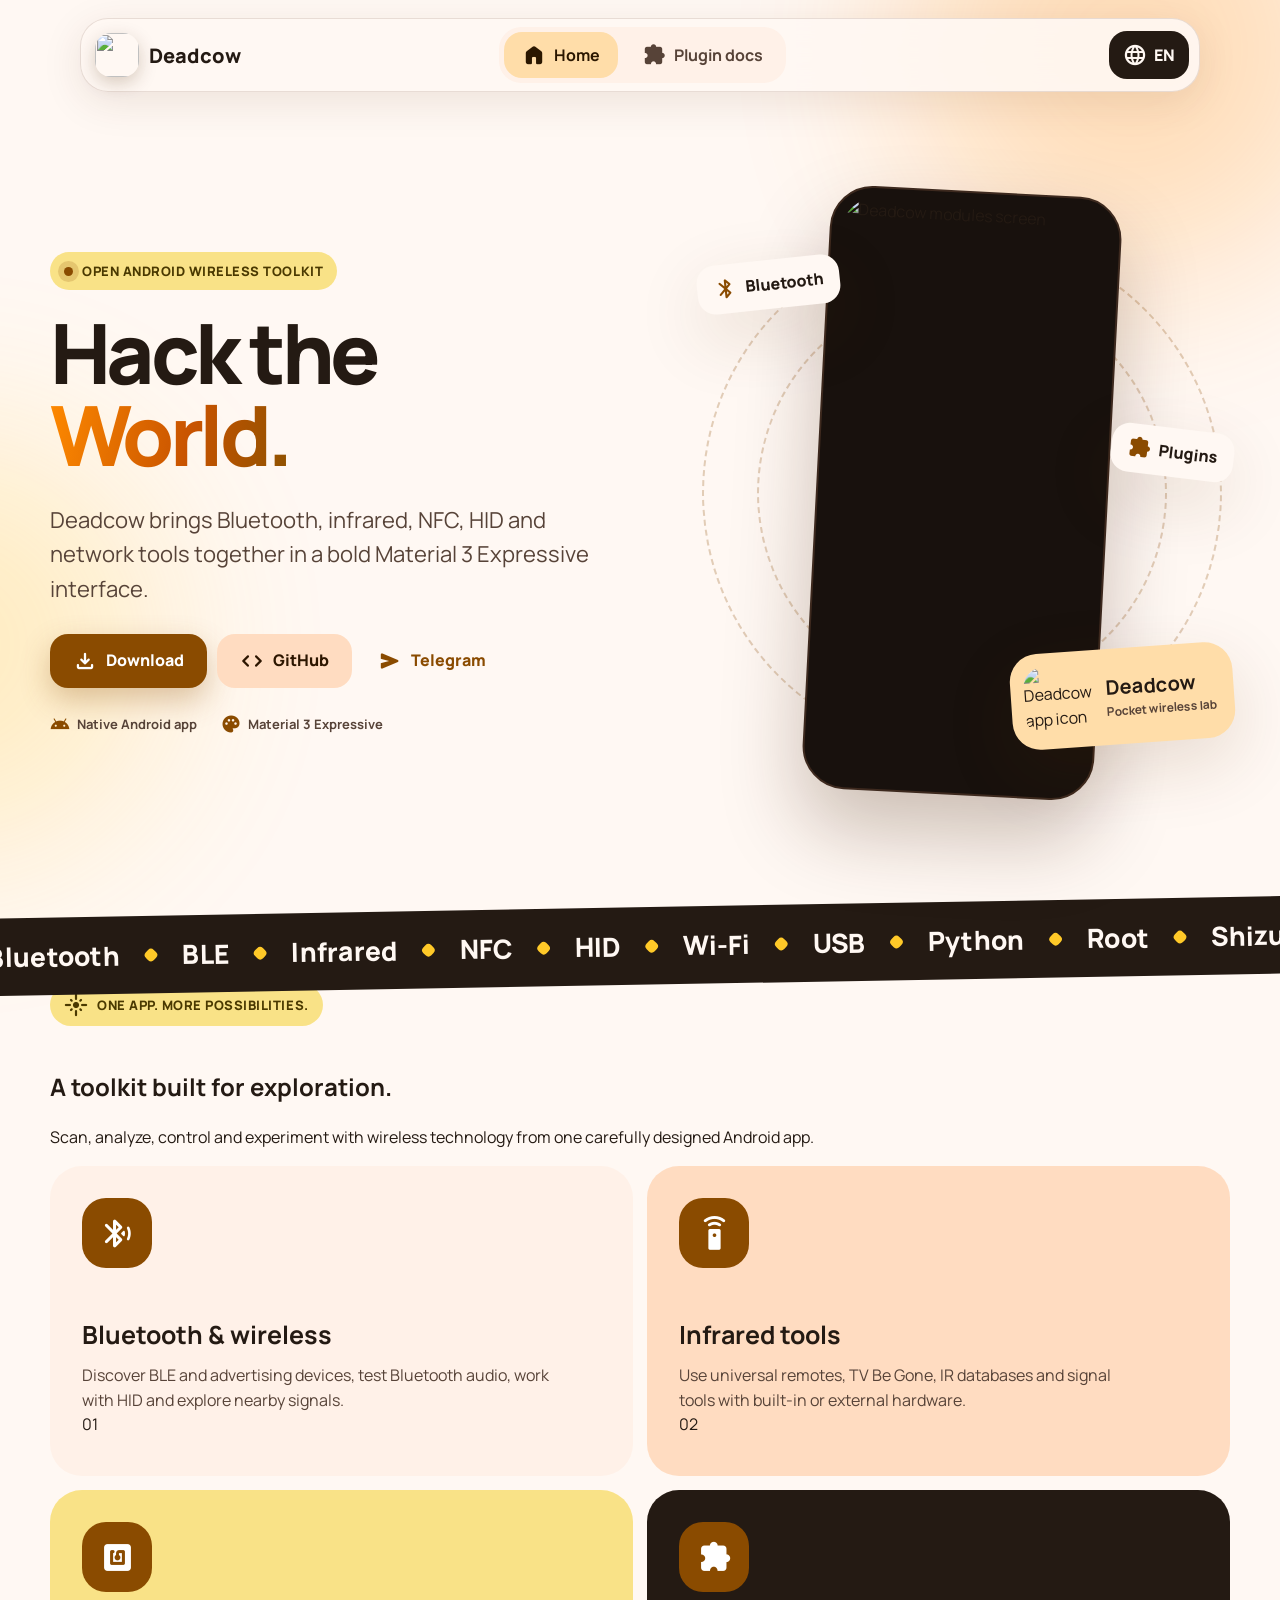
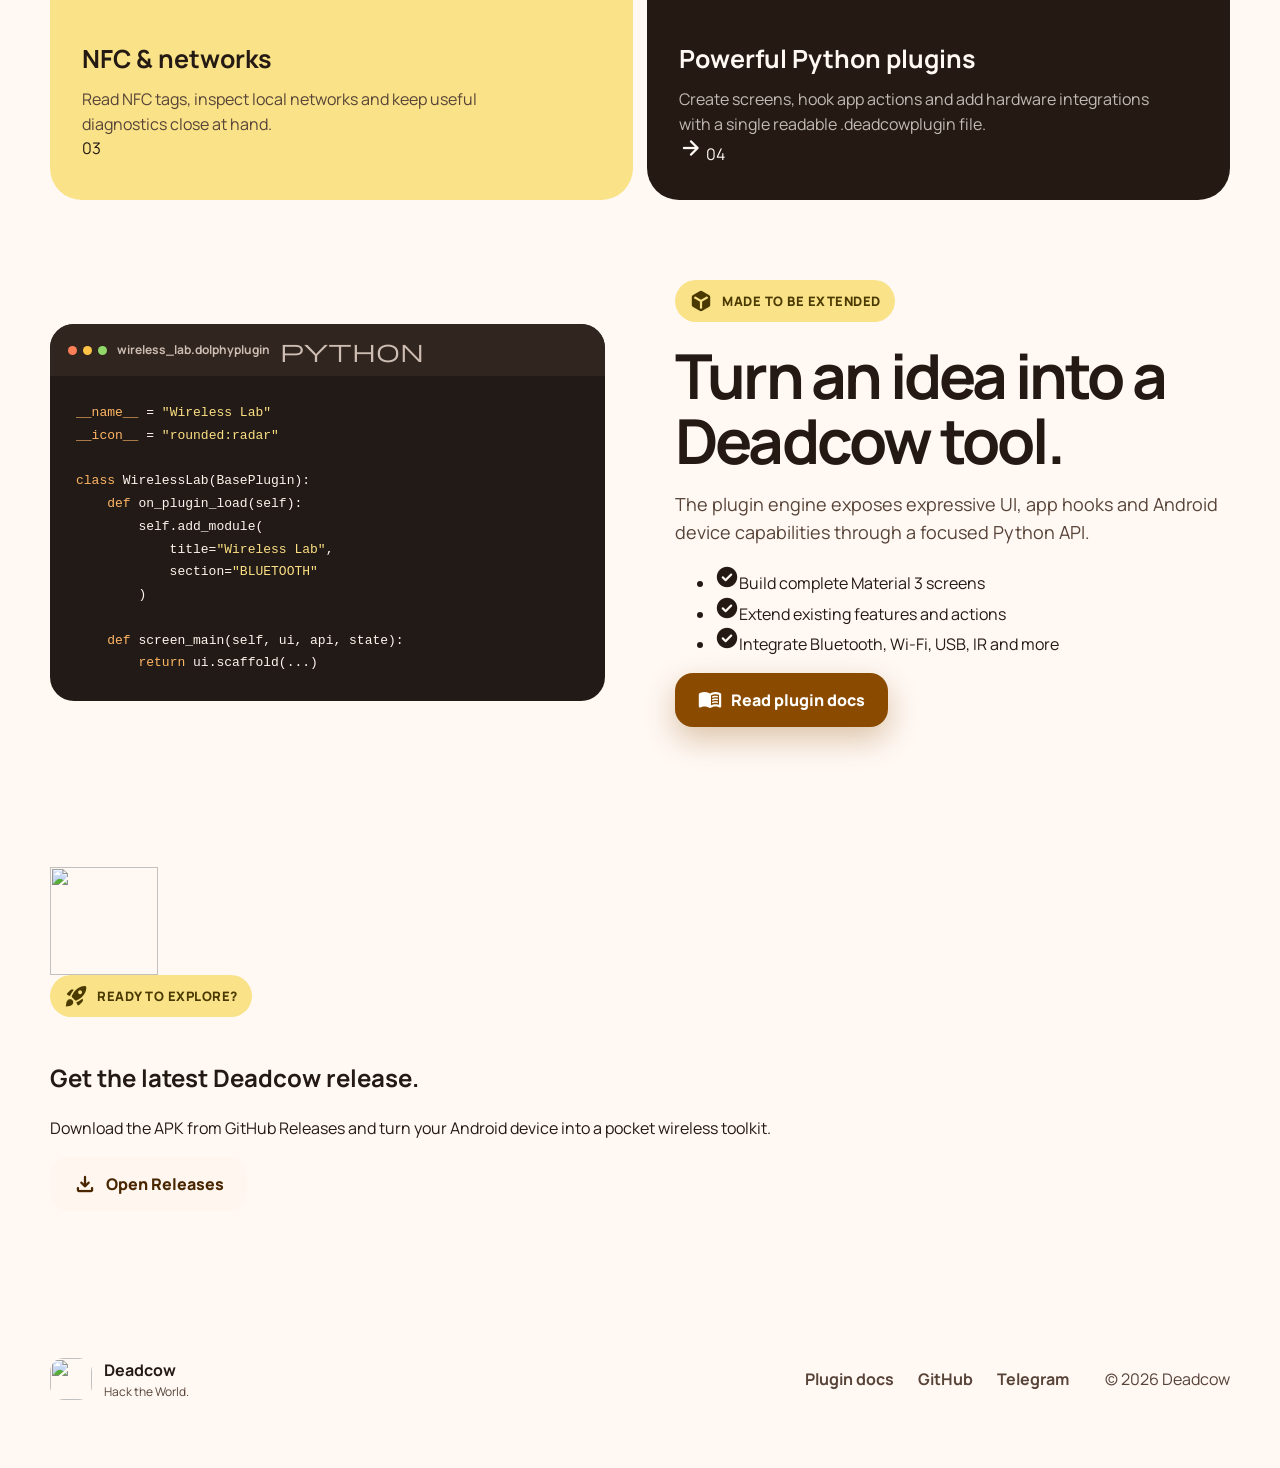
==== commit d1e2345b: "fix(docs): polish Deadcow branding in index footer and alt texts" ====
--- a/docs/index.html
+++ b/docs/index.html
@@ -62,7 +62,7 @@
         <div class="visual-orbit orbit-one"></div>
         <div class="visual-orbit orbit-two"></div>
         <div class="phone-stage">
-          <img class="phone-shot" src="assets/dolphy-screenshot.png" alt="Dolphy modules screen" width="591" height="1280">
+          <img class="phone-shot" src="assets/dolphy-screenshot.png" alt="Deadcow modules screen" width="591" height="1280">
         </div>
         <div class="app-badge">
           <img src="assets/deadcow-icon.png" alt="Deadcow app icon" width="92" height="92">
@@ -129,7 +129,7 @@
         <span class="code-key">return</span> ui.scaffold(...)</code></pre>
       </div>
       <div class="plugin-copy reveal delay-one">
-        <div class="eyebrow"><span class="material-symbols-rounded">deployed_code</span><span data-i18n="pluginEyebrow">Make Dolphy yours</span></div>
+        <div class="eyebrow"><span class="material-symbols-rounded">deployed_code</span><span data-i18n="pluginEyebrow">Make Deadcow yours</span></div>
         <h2 data-i18n="pluginTitle">One file can become a complete module.</h2>
         <p data-i18n="pluginLead">Build multi-screen tools with Material 3 components, Bluetooth, Wi-Fi, NFC, USB, Root and Shizuku access. Extend existing screens or provide a new hardware backend.</p>
         <ul class="check-list">
@@ -145,7 +145,7 @@
       <div class="download-shape shape-a"></div>
       <div class="download-shape shape-b"></div>
       <img src="assets/deadcow-icon.png" alt="" width="108" height="108">
-      <div><div class="eyebrow light"><span class="material-symbols-rounded">rocket_launch</span><span data-i18n="downloadEyebrow">Ready to dive in?</span></div><h2 data-i18n="downloadTitle">Get the latest Dolphy release.</h2><p data-i18n="downloadLead">Download the APK from the official GitHub Releases page.</p></div>
+      <div><div class="eyebrow light"><span class="material-symbols-rounded">rocket_launch</span><span data-i18n="downloadEyebrow">Ready to dive in?</span></div><h2 data-i18n="downloadTitle">Get the latest Deadcow release.</h2><p data-i18n="downloadLead">Download the APK from the official GitHub Releases page.</p></div>
       <a class="button button-light" href="https://github.com/zitk9/Deadcow-App/releases" target="_blank" rel="noopener"><span class="material-symbols-rounded">download</span><span data-i18n="openReleases">Open Releases</span></a>
     </section>
   </main>
@@ -153,7 +153,7 @@
   <footer class="site-footer section-shell">
     <div class="footer-brand"><img src="assets/deadcow-icon.png" alt="" width="42" height="42"><div><strong>Deadcow</strong><span data-i18n="footerTagline">Hack the World.</span></div></div>
     <div class="footer-links"><a href="plugins.html" data-i18n="navDocs">Plugin docs</a><a href="https://github.com/zitk9/Deadcow-App" target="_blank" rel="noopener">GitHub</a><a href="https://github.com/zitk9/Deadcow-App" target="_blank" rel="noopener">Telegram</a></div>
-    <p>© <span data-current-year></span> Dolphy</p>
+    <p>© <span data-current-year></span> Deadcow</p>
   </footer>
 </body>
 </html>
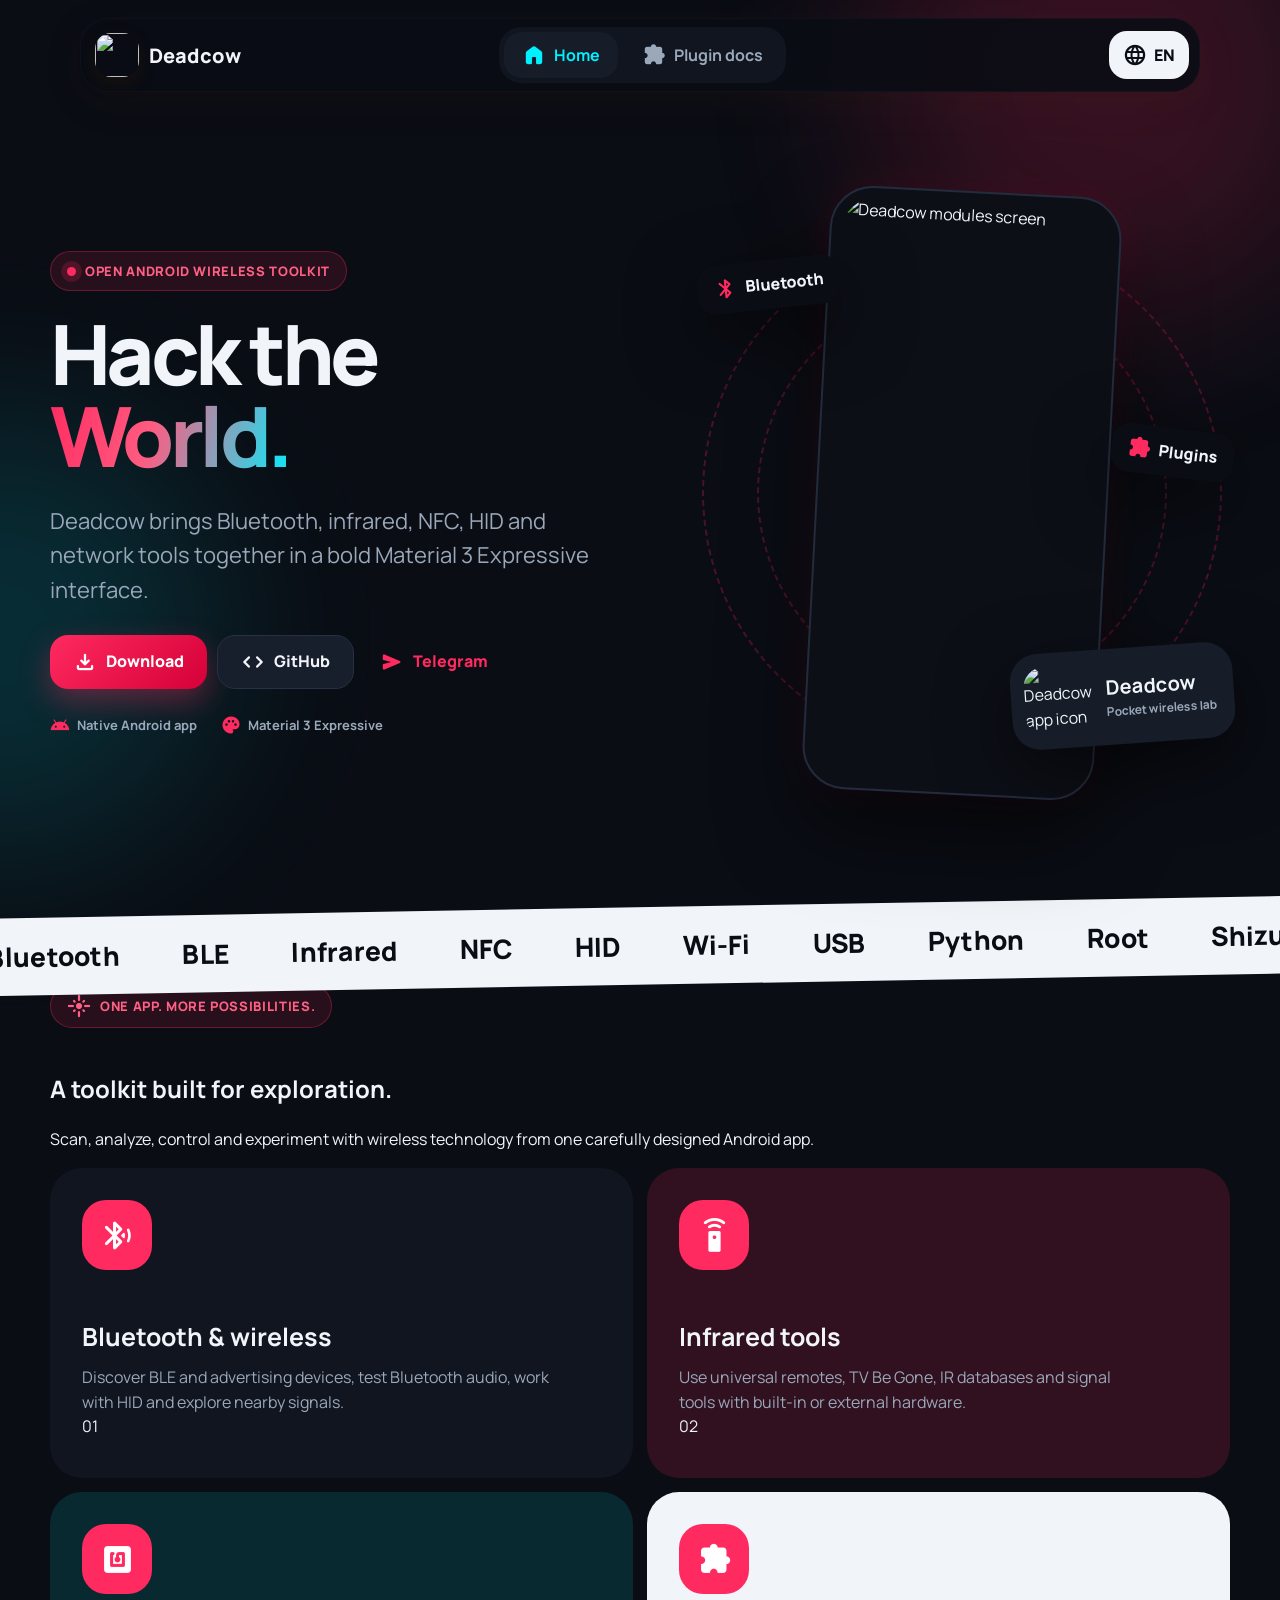
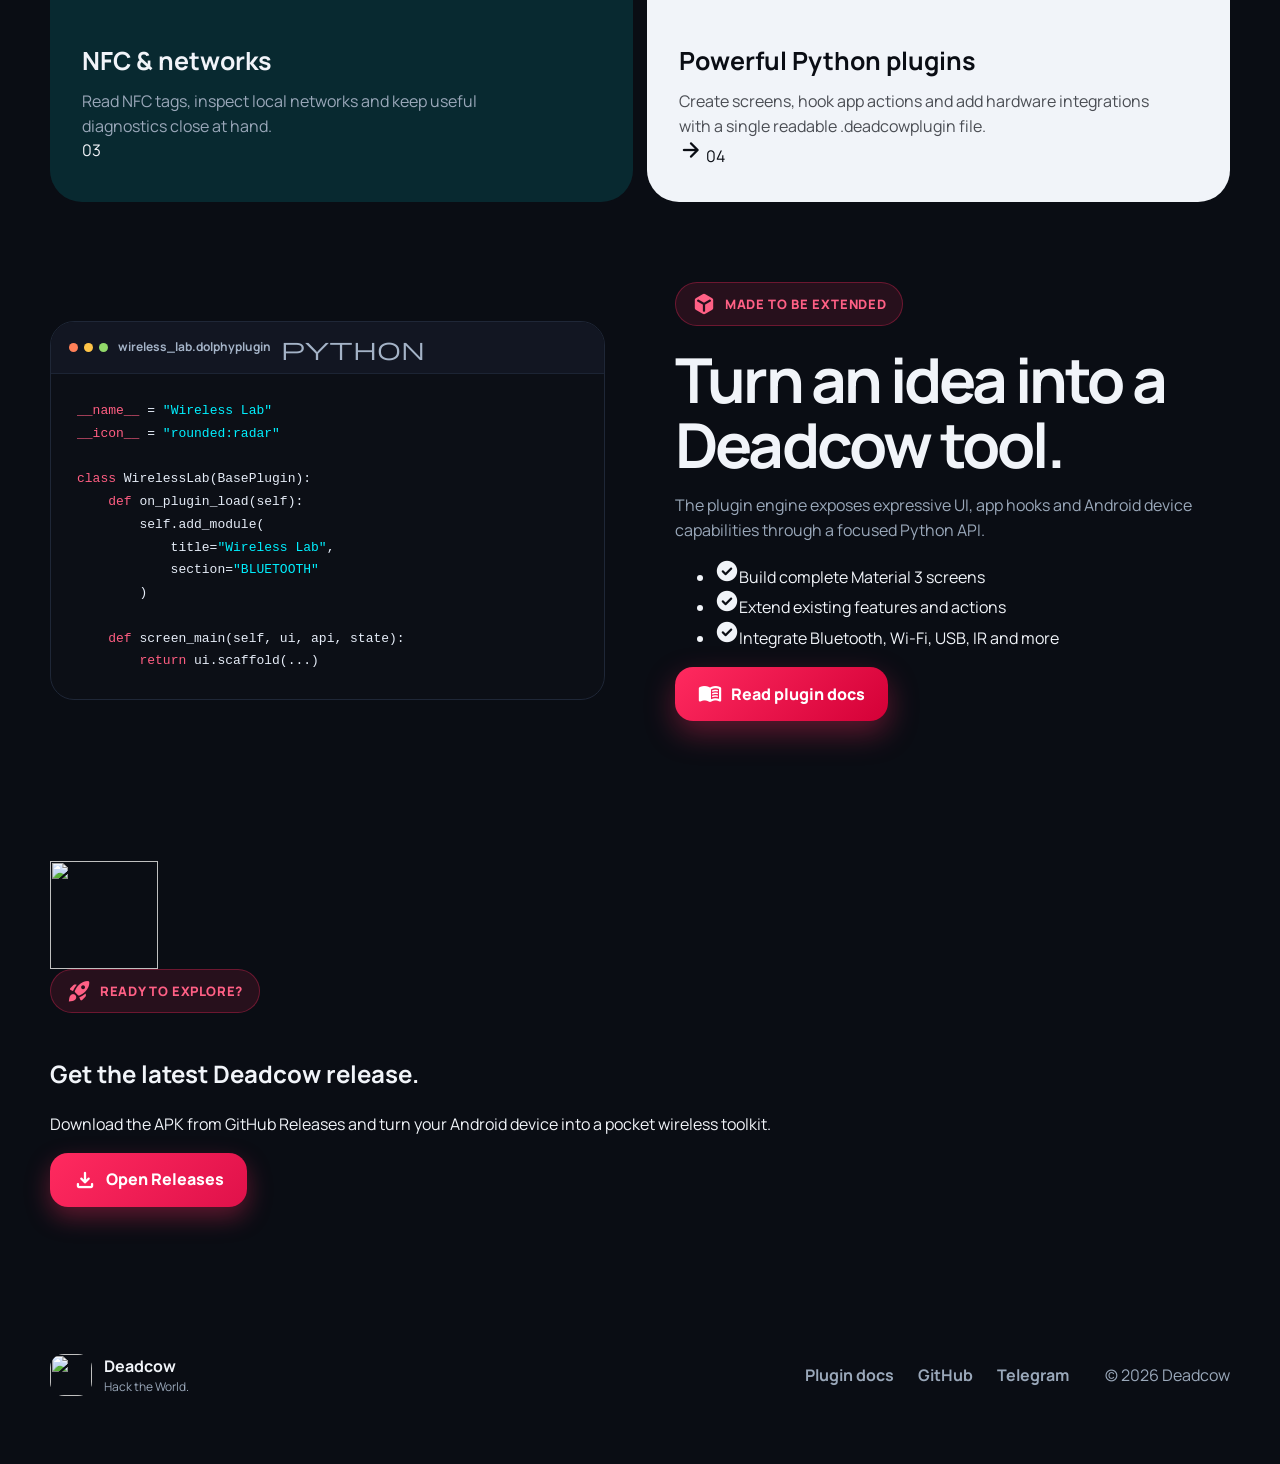
==== commit 6ab23de5: "style: personalize colors to Deadcow cyber crimson palette, differentiate UI from upstream" ====
--- a/docs/index.html
+++ b/docs/index.html
@@ -3,7 +3,7 @@
 <head>
   <meta charset="utf-8">
   <meta name="viewport" content="width=device-width, initial-scale=1">
-  <meta name="theme-color" content="#ff8a00">
+  <meta name="theme-color" content="#ff2a5f">
   <meta name="description" content="Deadcow est la suite Android d'expérimentation sans-fil (IR, BLE, NFC, Wi-Fi) dédiée à la communauté CDC et au collectif pirate Deadcow.">
   <meta property="og:title" content="Deadcow — Arsenal sans-fil & pentest matériel">
   <meta property="og:description" content="Bluetooth, infrarouge, NFC, HID, outils réseau et plugins Python dans une interface Material 3.">
--- a/docs/assets/site.css
+++ b/docs/assets/site.css
@@ -1,22 +1,22 @@
 :root {
-  color-scheme: light;
-  --primary: #8a4b00;
+  color-scheme: dark;
+  --primary: #ff2a5f;
   --on-primary: #ffffff;
-  --primary-container: #ffdcc1;
-  --on-primary-container: #2d1600;
-  --secondary-container: #ffdda9;
-  --on-secondary-container: #2b1700;
-  --tertiary-container: #f9e287;
-  --surface: #fff8f3;
-  --surface-low: #fff1e8;
-  --surface-high: #f4e5db;
-  --surface-highest: #edddd3;
-  --on-surface: #241a13;
-  --on-surface-variant: #574338;
-  --outline: #8b7162;
-  --orange: #ff8a00;
-  --yellow: #ffc928;
-  --shadow: 0 24px 70px rgba(94, 49, 0, .14);
+  --primary-container: rgba(255, 42, 95, 0.16);
+  --on-primary-container: #ff8da5;
+  --secondary-container: #161c28;
+  --on-secondary-container: #00f0ff;
+  --tertiary-container: rgba(0, 240, 255, 0.12);
+  --surface: #0a0d14;
+  --surface-low: #101520;
+  --surface-high: #171e2c;
+  --surface-highest: #1f2738;
+  --on-surface: #f1f4f9;
+  --on-surface-variant: #9aa8ba;
+  --outline: #273145;
+  --accent-red: #ff2a5f;
+  --accent-cyan: #00f0ff;
+  --shadow: 0 24px 70px rgba(0, 0, 0, .55);
   --round-xl: 44px;
   --round-lg: 32px;
   --round-md: 24px;
@@ -41,8 +41,8 @@
 .skip-link { position: fixed; z-index: 100; top: -80px; left: 20px; padding: 12px 20px; border-radius: 20px; background: var(--on-surface); color: var(--surface); transition: top .2s; }
 .skip-link:focus { top: 20px; }
 .ambient { position: fixed; z-index: -2; border-radius: 999px; filter: blur(90px); opacity: .23; pointer-events: none; }
-.ambient-one { width: 460px; height: 460px; top: -180px; right: -80px; background: var(--orange); }
-.ambient-two { width: 420px; height: 420px; bottom: 5%; left: -260px; background: var(--yellow); }
+.ambient-one { width: 480px; height: 480px; top: -160px; right: -70px; background: #ff2a5f; opacity: .18; }
+.ambient-two { width: 440px; height: 440px; bottom: 5%; left: -220px; background: #00f0ff; opacity: .14; }
 .section-shell { width: min(1180px, calc(100% - 48px)); margin-inline: auto; }
 
 .site-header {
@@ -73,26 +73,26 @@
 :focus-visible { outline: 3px solid var(--orange); outline-offset: 3px; }
 
 .hero { display: grid; grid-template-columns: 1.03fr .97fr; align-items: center; gap: clamp(36px, 6vw, 90px); min-height: calc(100vh - 110px); padding-block: 76px 90px; }
-.eyebrow { display: inline-flex; align-items: center; gap: 9px; margin-bottom: 22px; padding: 9px 14px; border-radius: 999px; background: var(--tertiary-container); color: #4a3900; font-size: 13px; font-weight: 800; letter-spacing: .04em; text-transform: uppercase; }
+.eyebrow { display: inline-flex; align-items: center; gap: 9px; margin-bottom: 22px; padding: 9px 16px; border-radius: 999px; background: rgba(255, 42, 95, 0.12); border: 1px solid rgba(255, 42, 95, 0.32); color: #ff6085; font-size: 13px; font-weight: 800; letter-spacing: .05em; text-transform: uppercase; }
 .pulse-dot { width: 9px; height: 9px; border-radius: 50%; background: var(--primary); box-shadow: 0 0 0 6px color-mix(in srgb, var(--primary) 18%, transparent); animation: pulse 2s infinite; }
 @keyframes pulse { 50% { box-shadow: 0 0 0 10px transparent; } }
 h1 { max-width: 780px; margin: 0; font-size: clamp(50px, 6.5vw, 88px); line-height: .98; letter-spacing: -.055em; font-weight: 800; }
-.gradient-text { color: transparent; background: linear-gradient(100deg, var(--orange), #c85300 58%, #8d5200); background-clip: text; -webkit-background-clip: text; }
+.gradient-text { color: transparent; background: linear-gradient(105deg, #ff2a5f 0%, #ff5b80 42%, #00f0ff 100%); background-clip: text; -webkit-background-clip: text; }
 .hero-lead { max-width: 640px; margin: 28px 0; color: var(--on-surface-variant); font-size: clamp(18px, 2vw, 22px); }
 .hero-actions { display: flex; flex-wrap: wrap; align-items: center; gap: 10px; margin-top: 28px; }
 .button { display: inline-flex; align-items: center; justify-content: center; gap: 9px; min-height: 54px; padding: 0 23px; border-radius: 18px; font-weight: 800; transition: transform .25s var(--ease), border-radius .25s var(--ease), box-shadow .25s; }
 .button:hover { transform: translateY(-3px); border-radius: 27px; }
-.button-primary { background: var(--primary); color: var(--on-primary); box-shadow: 0 12px 30px color-mix(in srgb, var(--primary) 30%, transparent); }
-.button-tonal { background: var(--primary-container); color: var(--on-primary-container); }
+.button-primary { background: linear-gradient(135deg, #ff2a5f, #d40037); color: #ffffff; box-shadow: 0 12px 30px rgba(255, 42, 95, 0.35); }
+.button-tonal { background: var(--surface-high); color: var(--on-surface); border: 1px solid var(--outline); }
 .button-text { padding-inline: 16px; color: var(--primary); }
-.button-light { background: #fff7ef; color: #492600; }
+.button-light { background: linear-gradient(135deg, #ff2a5f, #e0114a); color: #ffffff; box-shadow: 0 10px 25px rgba(255, 42, 95, 0.35); }
 .hero-meta { display: flex; flex-wrap: wrap; gap: 10px 24px; margin-top: 26px; color: var(--on-surface-variant); font-size: 13px; font-weight: 700; }
 .hero-meta > span { display: flex; align-items: center; gap: 7px; }
 .hero-meta .material-symbols-rounded { color: var(--primary); font-size: 20px; }
 
 .hero-visual { position: relative; display: grid; place-items: center; min-height: 650px; }
-.phone-stage { position: relative; z-index: 3; width: min(292px, 66vw); padding: 10px; border: 2px solid #3d291e; border-radius: 43px; background: #18110d; box-shadow: 0 40px 80px rgba(58, 28, 0, .26); transform: rotate(3deg); transition: transform .5s var(--ease); }
-.hero-visual:hover .phone-stage { transform: rotate(0) translateY(-8px); }
+.phone-stage { position: relative; z-index: 3; width: min(292px, 66vw); padding: 10px; border: 2px solid #232c3d; border-radius: 43px; background: #0c0f16; box-shadow: 0 40px 80px rgba(0, 0, 0, .55), 0 0 40px rgba(255, 42, 95, 0.1); transform: rotate(3deg); transition: transform .5s var(--ease); }
+.hero-visual:hover .phone-stage { position: relative; z-index: 3; width: min(292px, 66vw); padding: 10px; border: 2px solid #232c3d; border-radius: 43px; background: #0c0f16; box-shadow: 0 40px 80px rgba(0, 0, 0, .55), 0 0 40px rgba(255, 42, 95, 0.1); transform: rotate(3deg); transition: transform .5s var(--ease); }
 .phone-shot { width: 100%; height: auto; aspect-ratio: 591 / 1280; border-radius: 34px; object-fit: contain; }
 .visual-orbit { position: absolute; border: 2px dashed color-mix(in srgb, var(--primary) 25%, transparent); border-radius: 50%; animation: orbit 24s linear infinite; }
 .orbit-one { width: 520px; height: 520px; }
@@ -115,7 +115,7 @@
 
 .section-intro { max-width: 760px; margin-bottom: 42px; }
 .section-intro h2, .plugin-copy h2, .download-banner h2 { margin: 0; font-size: clamp(36px, 5vw, 62px); line-height: 1.04; letter-spacing: -.045em; }
-.section-intro p, .plugin-copy > p, .download-banner p { color: var(--on-surface-variant); font-size: 18px; }
+.section-intro p, .plugin-copy > p, .download-banner p { max-width: 680px; color: var(--on-surface-variant); }
 .features { padding-block: 130px; }
 .feature-grid { display: grid; grid-template-columns: repeat(2, 1fr); gap: 14px; }
 .feature-card { min-height: 310px; padding: 32px; border-radius: var(--round-lg); background: var(--surface-low); transition: transform .35s var(--ease), border-radius .35s var(--ease); }
@@ -133,19 +133,19 @@
 .plugin-points { display: grid; gap: 14px; margin: 28px 0; }
 .plugin-points div { display: flex; align-items: center; gap: 12px; font-weight: 700; }
 .plugin-points span { display: grid; place-items: center; flex: 0 0 38px; height: 38px; border-radius: 14px; background: var(--secondary-container); color: var(--on-secondary-container); }
-.code-window { overflow: hidden; border-radius: 36px; background: #211a16; color: #fff5ee; box-shadow: 0 32px 70px rgba(45, 23, 4, .25); transform: rotate(2deg); transition: transform .4s var(--ease); }
+.code-window { overflow: hidden; border-radius: 36px; background: #0c0f16; border: 1px solid #1f2737; color: #e6edf8; box-shadow: 0 32px 70px rgba(0, 0, 0, .45); transform: rotate(2deg); transition: transform .4s var(--ease); }
 .code-window:hover { transform: rotate(0); }
-.code-bar { display: flex; align-items: center; gap: 8px; padding: 18px 22px; background: #30251f; }
+.code-bar { display: flex; align-items: center; gap: 8px; padding: 18px 22px; background: #121622; border-bottom: 1px solid #1c2434; }
 .code-bar i { width: 10px; height: 10px; border-radius: 50%; background: #ff8058; }
 .code-bar i:nth-child(2) { background: #ffc447; }
 .code-bar i:nth-child(3) { background: #92d96a; }
 .code-bar span { margin-left: 8px; color: #cdbdb2; font-size: 13px; font-weight: 700; }
 .code-window pre { overflow: auto; margin: 0; padding: 28px; font: 14px/1.75 ui-monospace, SFMono-Regular, Consolas, monospace; }
-.code-key { color: #ffb665; }
-.code-string { color: #fde083; }
+.code-key { color: #ff5e82; }
+.code-string { color: #00f0ff; }
 .download-section { padding-bottom: 100px; }
-.download-banner { position: relative; overflow: hidden; display: grid; grid-template-columns: 1fr auto; align-items: center; gap: 30px; padding: 58px; border-radius: var(--round-xl); background: linear-gradient(125deg, #ff8a00, #ffc928); color: #2b1700; }
-.download-banner p { max-width: 680px; color: #573000; }
+.download-banner { position: relative; overflow: hidden; display: grid; grid-template-columns: 1fr auto; align-items: center; gap: 30px; padding: 58px; border-radius: var(--round-xl); background: linear-gradient(135deg, #141824 0%, #1c1322 55%, #121a25 100%); border: 1px solid rgba(255, 42, 95, 0.35); box-shadow: 0 30px 80px rgba(0, 0, 0, 0.5), 0 0 50px rgba(255, 42, 95, 0.12); color: #f1f4f9; }
+.download-banner p { max-width: 680px; color: var(--on-surface-variant); }
 .download-mark { position: absolute; right: 28%; bottom: -70px; color: rgba(255,255,255,.22); font-size: 220px; transform: rotate(-12deg); }
 .site-footer { display: grid; grid-template-columns: 1fr auto auto; align-items: center; gap: 36px; padding-block: 40px 60px; color: var(--on-surface-variant); }
 .footer-brand { display: flex; align-items: center; gap: 12px; }
@@ -193,8 +193,8 @@
 .callout > span { font-size: 30px; }
 .callout p { margin: 4px 0 0; }
 .callout.safe { background: #d8edc8; color: #15270c; }
-.code-card { min-width: 0; overflow: hidden; margin-top: 18px; border-radius: 24px; background: #211a16; color: #fff5ee; }
-.code-top { display: flex; align-items: center; gap: 10px; min-height: 52px; padding: 8px 10px 8px 18px; background: #30251f; color: #cdbdb2; font-size: 12px; font-weight: 700; }
+.code-card { min-width: 0; overflow: hidden; margin-top: 18px; border-radius: 24px; background: #0c0f16; border: 1px solid #1f2737; color: #e6edf8; }
+.code-top { display: flex; align-items: center; gap: 10px; min-height: 52px; padding: 8px 10px 8px 18px; background: #121622; border-bottom: 1px solid #1c2434; color: #a4b3c7; font-size: 12px; font-weight: 700; }
 .code-dots { display: flex; gap: 6px; }
 .code-dots i { width: 9px; height: 9px; border-radius: 50%; background: #ff8058; }
 .code-dots i:nth-child(2) { background: #ffc447; }
@@ -316,41 +316,20 @@
 .step-list li { display: grid; grid-template-columns: 50px 1fr; gap: 15px; padding: 18px; border-radius: 22px; background: var(--surface); }
 .step-list li > span { display: grid; place-items: center; width: 50px; height: 50px; border-radius: 18px; background: var(--primary); color: var(--on-primary); font-size: 20px; font-weight: 800; }
 .step-list p { margin: 4px 0 0; color: var(--on-surface-variant); }
-.docs-cta { display: grid; grid-template-columns: 78px 1fr auto; align-items: center; gap: 18px; margin-top: 18px; padding: 20px; border-radius: 26px; background: linear-gradient(120deg, #ff8a00, #ffc928); color: #2b1700; }
+.docs-cta { display: grid; grid-template-columns: 78px 1fr auto; align-items: center; gap: 18px; margin-top: 18px; padding: 22px; border-radius: 26px; background: linear-gradient(135deg, #141824 0%, #1c1322 55%, #121a25 100%); border: 1px solid rgba(255, 42, 95, 0.35); color: #f1f4f9; box-shadow: 0 20px 50px rgba(0, 0, 0, 0.4); }
 .docs-cta img { border-radius: 23px; }
-.docs-cta p { margin: 3px 0 0; }
+.docs-cta p { margin: 3px 0 0; color: var(--on-surface-variant); }
 
 .reveal { opacity: 1; transform: none; transition: opacity .75s var(--ease), transform .75s var(--ease); }
 .reveal.visible { opacity: 1; transform: none; }
 .delay-one { transition-delay: .12s; }
 
 @media (prefers-color-scheme: dark) {
-  :root {
-    color-scheme: dark;
-    --primary: #ffb872;
-    --on-primary: #4a2800;
-    --primary-container: #693b00;
-    --on-primary-container: #ffdcc1;
-    --secondary-container: #563e1b;
-    --on-secondary-container: #ffdda9;
-    --tertiary-container: #554a00;
-    --surface: #1b120d;
-    --surface-low: #261b15;
-    --surface-high: #32251e;
-    --surface-highest: #3e3028;
-    --on-surface: #f4e1d5;
-    --on-surface-variant: #d9c2b5;
-    --outline: #a68a7a;
-    --shadow: 0 24px 70px rgba(0, 0, 0, .32);
-  }
-  .eyebrow { color: #fff0a0; }
-  .gradient-text { background-image: linear-gradient(100deg, #ffb872, #ff8a00 58%, #ffd85c); }
-  .download-banner, .docs-cta { color: #2b1700; }
-  .download-banner p { color: #573000; }
-  .code-window, .code-block, .code-card { background: #100c0a; }
-  .phone-stage { border-color: #7b6254; }
-  .callout.safe { background: #29451e; color: #d8edc8; }
-  .callout.current { background: #143a50; color: #cde9ff; }
+  .gradient-text { background-image: linear-gradient(105deg, #ff2a5f 0%, #ff5b80 42%, #00f0ff 100%); }
+  .code-window, .code-block, .code-card { background: #080a0f; }
+  .phone-stage { border-color: #273145; }
+  .callout.safe { background: rgba(0, 230, 153, 0.12); color: #72f0b7; }
+  .callout.current { background: rgba(0, 240, 255, 0.12); color: #80f2ff; }
 }
 
 @media (max-width: 900px) {
@@ -386,7 +365,7 @@
   h1 { font-size: clamp(46px, 15vw, 68px); }
   .hero { gap: 15px; min-height: auto; padding-block: 70px 90px; }
   .hero-visual { min-height: 570px; }
-  .phone-stage { width: 238px; }
+  .phone-stage { position: relative; z-index: 3; width: min(292px, 66vw); padding: 10px; border: 2px solid #232c3d; border-radius: 43px; background: #0c0f16; box-shadow: 0 40px 80px rgba(0, 0, 0, .55), 0 0 40px rgba(255, 42, 95, 0.1); transform: rotate(3deg); transition: transform .5s var(--ease); }
   .orbit-one { width: 390px; height: 390px; }
   .orbit-two { width: 330px; height: 330px; }
   .app-badge { right: -2px; bottom: 45px; padding: 10px 13px 10px 10px; }
@@ -397,7 +376,7 @@
   .feature-card { min-height: 270px; }
   .features { padding-block: 100px; }
   .plugin-showcase { gap: 42px; padding-bottom: 100px; }
-  .download-banner { grid-template-columns: 1fr; padding: 36px 28px; }
+  .download-banner { position: relative; overflow: hidden; display: grid; grid-template-columns: 1fr auto; align-items: center; gap: 30px; padding: 58px; border-radius: var(--round-xl); background: linear-gradient(135deg, #141824 0%, #1c1322 55%, #121a25 100%); border: 1px solid rgba(255, 42, 95, 0.35); box-shadow: 0 30px 80px rgba(0, 0, 0, 0.5), 0 0 50px rgba(255, 42, 95, 0.12); color: #f1f4f9; }
   .download-mark { right: -25px; }
   .site-footer { grid-template-columns: 1fr; gap: 24px; }
   .footer-links { flex-wrap: wrap; }
@@ -428,7 +407,7 @@
   .flow-diagram { align-items: stretch; }
   .flow-diagram > div { min-width: 0; padding: 12px 6px; font-size: 11px; }
   .flow-diagram > span { align-self: center; font-size: 18px; }
-  .docs-cta { grid-template-columns: 60px 1fr; }
+  .docs-cta { display: grid; grid-template-columns: 78px 1fr auto; align-items: center; gap: 18px; margin-top: 18px; padding: 22px; border-radius: 26px; background: linear-gradient(135deg, #141824 0%, #1c1322 55%, #121a25 100%); border: 1px solid rgba(255, 42, 95, 0.35); color: #f1f4f9; box-shadow: 0 20px 50px rgba(0, 0, 0, 0.4); }
   .docs-cta img { width: 60px; height: 60px; }
   .docs-cta .button { grid-column: 1 / -1; }
 }
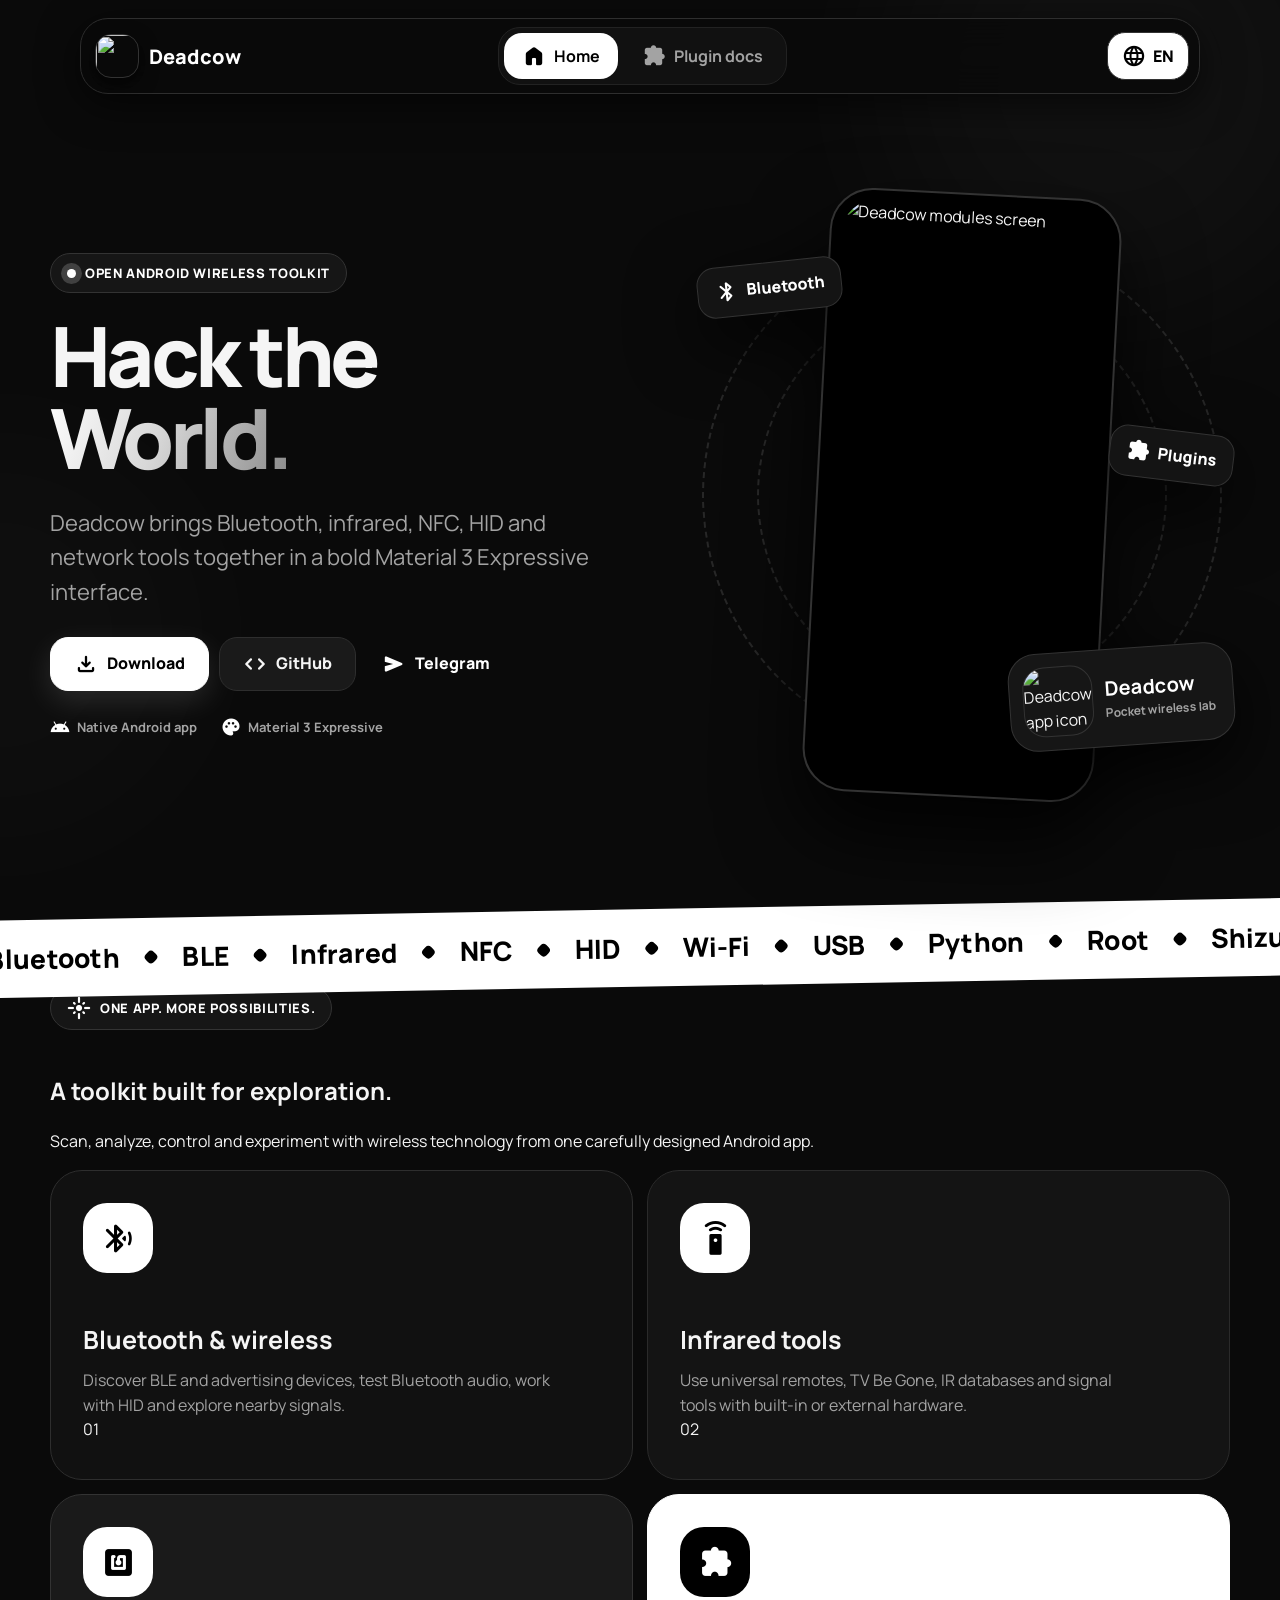
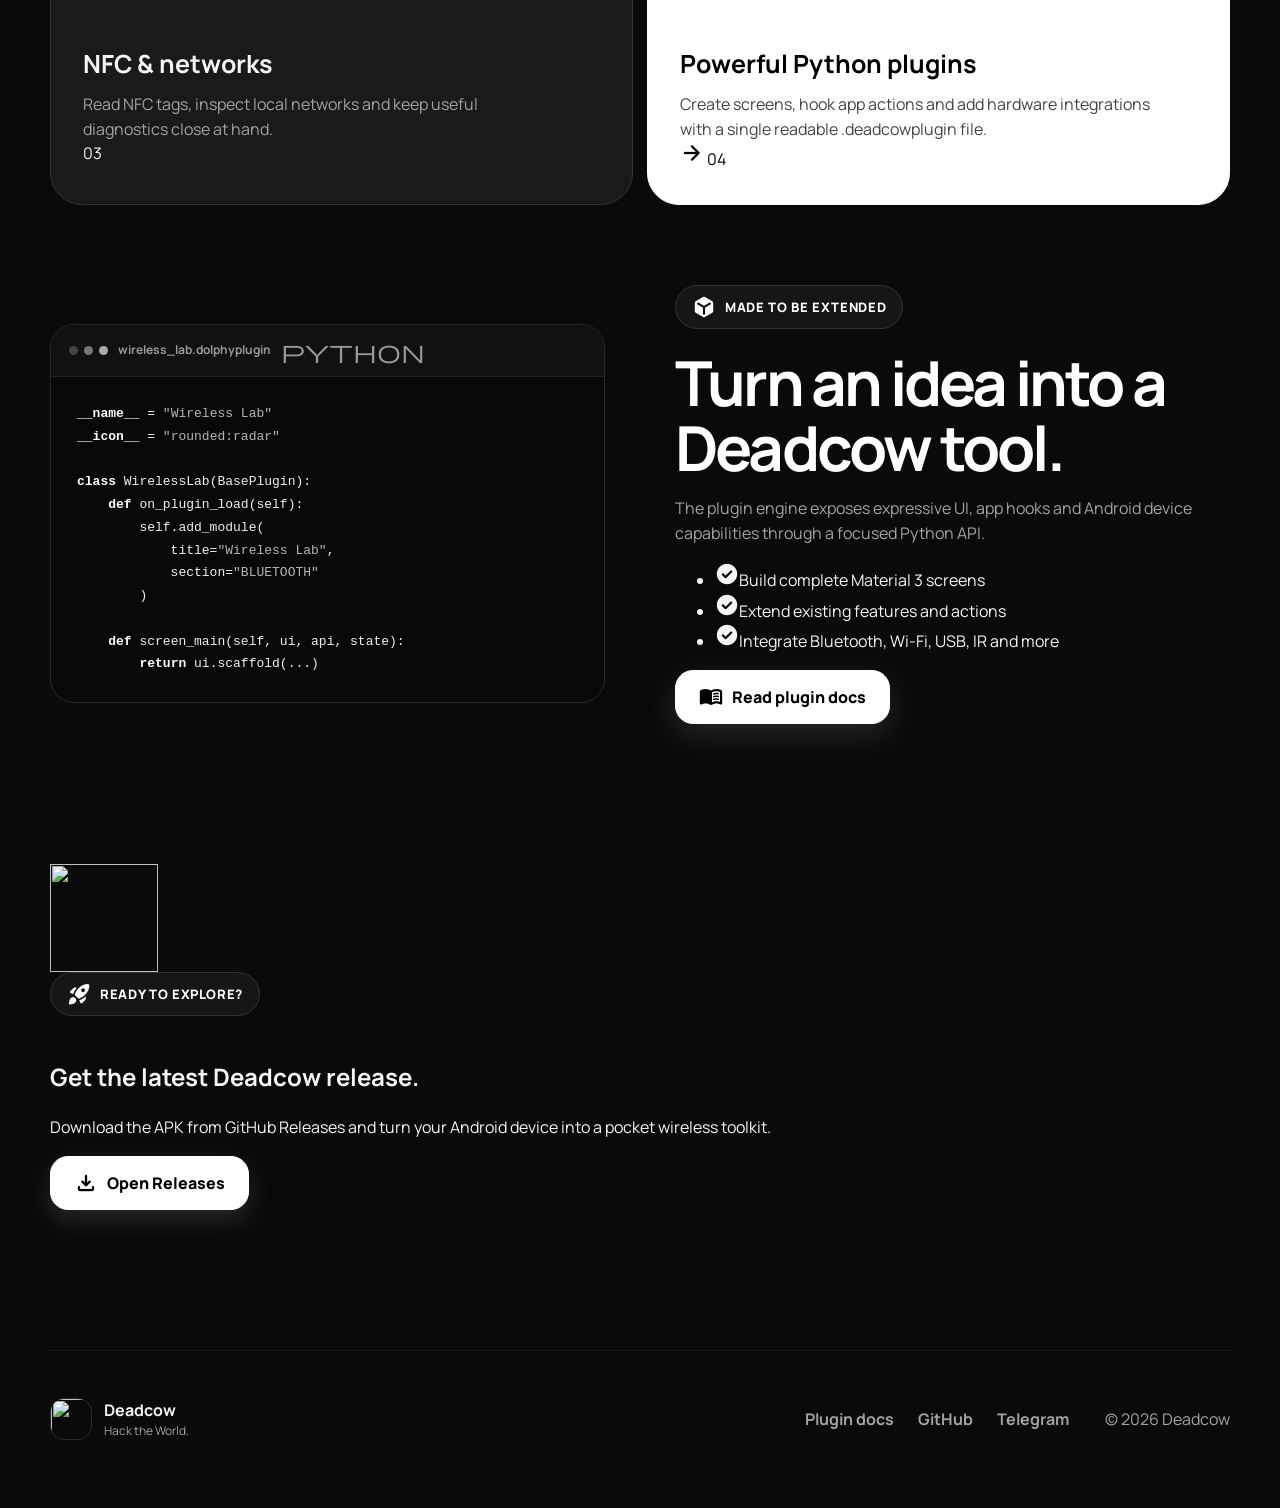
==== commit 7d58112c: "feat: black and white monochrome theme for docs and add release workflow" ====
--- a/docs/index.html
+++ b/docs/index.html
@@ -3,7 +3,7 @@
 <head>
   <meta charset="utf-8">
   <meta name="viewport" content="width=device-width, initial-scale=1">
-  <meta name="theme-color" content="#ff2a5f">
+  <meta name="theme-color" content="#0a0a0a">
   <meta name="description" content="Deadcow est la suite Android d'expérimentation sans-fil (IR, BLE, NFC, Wi-Fi) dédiée à la communauté CDC et au collectif pirate Deadcow.">
   <meta property="og:title" content="Deadcow — Arsenal sans-fil & pentest matériel">
   <meta property="og:description" content="Bluetooth, infrarouge, NFC, HID, outils réseau et plugins Python dans une interface Material 3.">
--- a/docs/assets/site.css
+++ b/docs/assets/site.css
@@ -1,22 +1,21 @@
+
 :root {
   color-scheme: dark;
-  --primary: #ff2a5f;
-  --on-primary: #ffffff;
-  --primary-container: rgba(255, 42, 95, 0.16);
-  --on-primary-container: #ff8da5;
-  --secondary-container: #161c28;
-  --on-secondary-container: #00f0ff;
-  --tertiary-container: rgba(0, 240, 255, 0.12);
-  --surface: #0a0d14;
-  --surface-low: #101520;
-  --surface-high: #171e2c;
-  --surface-highest: #1f2738;
-  --on-surface: #f1f4f9;
-  --on-surface-variant: #9aa8ba;
-  --outline: #273145;
-  --accent-red: #ff2a5f;
-  --accent-cyan: #00f0ff;
-  --shadow: 0 24px 70px rgba(0, 0, 0, .55);
+  --primary: #ffffff;
+  --on-primary: #000000;
+  --primary-container: #1c1c1c;
+  --on-primary-container: #ffffff;
+  --secondary-container: #161616;
+  --on-secondary-container: #ffffff;
+  --tertiary-container: #222222;
+  --surface: #0a0a0a;
+  --surface-low: #111111;
+  --surface-high: #1a1a1a;
+  --surface-highest: #262626;
+  --on-surface: #f5f5f5;
+  --on-surface-variant: #a3a3a3;
+  --outline: #2e2e2e;
+  --shadow: 0 24px 70px rgba(0, 0, 0, .85);
   --round-xl: 44px;
   --round-lg: 32px;
   --round-md: 24px;
@@ -40,9 +39,9 @@
 .material-symbols-rounded { font-variation-settings: 'FILL' 1, 'wght' 500, 'GRAD' 0, 'opsz' 24; }
 .skip-link { position: fixed; z-index: 100; top: -80px; left: 20px; padding: 12px 20px; border-radius: 20px; background: var(--on-surface); color: var(--surface); transition: top .2s; }
 .skip-link:focus { top: 20px; }
-.ambient { position: fixed; z-index: -2; border-radius: 999px; filter: blur(90px); opacity: .23; pointer-events: none; }
-.ambient-one { width: 480px; height: 480px; top: -160px; right: -70px; background: #ff2a5f; opacity: .18; }
-.ambient-two { width: 440px; height: 440px; bottom: 5%; left: -220px; background: #00f0ff; opacity: .14; }
+.ambient { position: fixed; z-index: -2; border-radius: 999px; filter: blur(90px); pointer-events: none; }
+.ambient-one { width: 480px; height: 480px; top: -160px; right: -70px; background: #ffffff; opacity: .03; }
+.ambient-two { width: 440px; height: 440px; bottom: 5%; left: -220px; background: #ffffff; opacity: .02; }
 .section-shell { width: min(1180px, calc(100% - 48px)); margin-inline: auto; }
 
 .site-header {
@@ -56,118 +55,123 @@
   min-height: 72px;
   margin: 18px auto 0;
   padding: 8px 10px 8px 14px;
-  border: 1px solid color-mix(in srgb, var(--outline) 20%, transparent);
+  border: 1px solid var(--outline);
   border-radius: 28px;
-  background: color-mix(in srgb, var(--surface) 91%, transparent);
-  box-shadow: 0 10px 40px rgba(74, 35, 0, .10);
-  backdrop-filter: blur(22px) saturate(1.3);
-}
-.brand { display: flex; align-items: center; gap: 10px; width: fit-content; font-size: 20px; font-weight: 800; }
-.brand img { width: 44px; height: 44px; border-radius: 16px; box-shadow: 0 6px 18px rgba(78, 39, 0, .22); }
-.top-nav { display: flex; align-items: center; gap: 6px; padding: 5px; border-radius: 22px; background: var(--surface-low); }
+  background: rgba(10, 10, 10, 0.88);
+  box-shadow: 0 10px 40px rgba(0, 0, 0, .6);
+  backdrop-filter: blur(22px) saturate(1.2);
+}
+.brand { display: flex; align-items: center; gap: 10px; width: fit-content; font-size: 20px; font-weight: 800; color: #ffffff; }
+.brand img { width: 44px; height: 44px; border-radius: 16px; box-shadow: 0 6px 18px rgba(0, 0, 0, .6); border: 1px solid #333333; }
+.top-nav { display: flex; align-items: center; gap: 6px; padding: 5px; border-radius: 22px; background: var(--surface-low); border: 1px solid #222222; }
 .nav-item { display: flex; align-items: center; gap: 8px; min-height: 46px; padding: 0 18px; border-radius: 18px; color: var(--on-surface-variant); font-weight: 700; transition: background .25s var(--ease), color .25s, transform .25s var(--ease); }
-.nav-item:hover { background: var(--surface-high); transform: translateY(-1px); }
-.nav-item.active { background: var(--secondary-container); color: var(--on-secondary-container); }
-.language-button { justify-self: end; display: flex; align-items: center; justify-content: center; gap: 7px; min-width: 64px; height: 48px; padding: 0 14px; border: 0; border-radius: 18px; background: var(--on-surface); color: var(--surface); cursor: pointer; font-weight: 800; transition: transform .25s var(--ease), border-radius .25s var(--ease); }
-.language-button:hover { transform: scale(1.04); border-radius: 24px; }
-:focus-visible { outline: 3px solid var(--orange); outline-offset: 3px; }
+.nav-item:hover { background: var(--surface-high); color: #ffffff; transform: translateY(-1px); }
+.nav-item.active { background: #ffffff; color: #000000; }
+.language-button { justify-self: end; display: flex; align-items: center; justify-content: center; gap: 7px; min-width: 64px; height: 48px; padding: 0 14px; border: 1px solid #333333; border-radius: 18px; background: #ffffff; color: #000000; cursor: pointer; font-weight: 800; transition: transform .25s var(--ease), border-radius .25s var(--ease), background .2s; }
+.language-button:hover { transform: scale(1.04); background: #e0e0e0; border-radius: 24px; }
+:focus-visible { outline: 2px solid #ffffff; outline-offset: 3px; }
 
 .hero { display: grid; grid-template-columns: 1.03fr .97fr; align-items: center; gap: clamp(36px, 6vw, 90px); min-height: calc(100vh - 110px); padding-block: 76px 90px; }
-.eyebrow { display: inline-flex; align-items: center; gap: 9px; margin-bottom: 22px; padding: 9px 16px; border-radius: 999px; background: rgba(255, 42, 95, 0.12); border: 1px solid rgba(255, 42, 95, 0.32); color: #ff6085; font-size: 13px; font-weight: 800; letter-spacing: .05em; text-transform: uppercase; }
-.pulse-dot { width: 9px; height: 9px; border-radius: 50%; background: var(--primary); box-shadow: 0 0 0 6px color-mix(in srgb, var(--primary) 18%, transparent); animation: pulse 2s infinite; }
+.eyebrow { display: inline-flex; align-items: center; gap: 9px; margin-bottom: 22px; padding: 9px 16px; border-radius: 999px; background: #161616; border: 1px solid #333333; color: #ffffff; font-size: 13px; font-weight: 800; letter-spacing: .05em; text-transform: uppercase; }
+.pulse-dot { width: 9px; height: 9px; border-radius: 50%; background: #ffffff; box-shadow: 0 0 0 6px rgba(255, 255, 255, 0.18); animation: pulse 2s infinite; }
 @keyframes pulse { 50% { box-shadow: 0 0 0 10px transparent; } }
 h1 { max-width: 780px; margin: 0; font-size: clamp(50px, 6.5vw, 88px); line-height: .98; letter-spacing: -.055em; font-weight: 800; }
-.gradient-text { color: transparent; background: linear-gradient(105deg, #ff2a5f 0%, #ff5b80 42%, #00f0ff 100%); background-clip: text; -webkit-background-clip: text; }
+.gradient-text { color: transparent; background: linear-gradient(110deg, #ffffff 0%, #d8d8d8 45%, #888888 100%); background-clip: text; -webkit-background-clip: text; }
 .hero-lead { max-width: 640px; margin: 28px 0; color: var(--on-surface-variant); font-size: clamp(18px, 2vw, 22px); }
 .hero-actions { display: flex; flex-wrap: wrap; align-items: center; gap: 10px; margin-top: 28px; }
 .button { display: inline-flex; align-items: center; justify-content: center; gap: 9px; min-height: 54px; padding: 0 23px; border-radius: 18px; font-weight: 800; transition: transform .25s var(--ease), border-radius .25s var(--ease), box-shadow .25s; }
 .button:hover { transform: translateY(-3px); border-radius: 27px; }
-.button-primary { background: linear-gradient(135deg, #ff2a5f, #d40037); color: #ffffff; box-shadow: 0 12px 30px rgba(255, 42, 95, 0.35); }
+.button-primary { background: #ffffff; color: #000000; box-shadow: 0 10px 30px rgba(255, 255, 255, 0.12); border: 1px solid #ffffff; }
+.button-primary:hover { background: #e5e5e5; color: #000000; }
 .button-tonal { background: var(--surface-high); color: var(--on-surface); border: 1px solid var(--outline); }
-.button-text { padding-inline: 16px; color: var(--primary); }
-.button-light { background: linear-gradient(135deg, #ff2a5f, #e0114a); color: #ffffff; box-shadow: 0 10px 25px rgba(255, 42, 95, 0.35); }
+.button-tonal:hover { background: var(--surface-highest); color: #ffffff; border-color: #555555; }
+.button-text { padding-inline: 16px; color: #ffffff; }
+.button-light { background: #ffffff; color: #000000; box-shadow: 0 10px 25px rgba(255, 255, 255, 0.12); border: 1px solid #ffffff; }
+.button-light:hover { background: #e5e5e5; }
 .hero-meta { display: flex; flex-wrap: wrap; gap: 10px 24px; margin-top: 26px; color: var(--on-surface-variant); font-size: 13px; font-weight: 700; }
 .hero-meta > span { display: flex; align-items: center; gap: 7px; }
-.hero-meta .material-symbols-rounded { color: var(--primary); font-size: 20px; }
+.hero-meta .material-symbols-rounded { color: #ffffff; font-size: 20px; }
 
 .hero-visual { position: relative; display: grid; place-items: center; min-height: 650px; }
-.phone-stage { position: relative; z-index: 3; width: min(292px, 66vw); padding: 10px; border: 2px solid #232c3d; border-radius: 43px; background: #0c0f16; box-shadow: 0 40px 80px rgba(0, 0, 0, .55), 0 0 40px rgba(255, 42, 95, 0.1); transform: rotate(3deg); transition: transform .5s var(--ease); }
-.hero-visual:hover .phone-stage { position: relative; z-index: 3; width: min(292px, 66vw); padding: 10px; border: 2px solid #232c3d; border-radius: 43px; background: #0c0f16; box-shadow: 0 40px 80px rgba(0, 0, 0, .55), 0 0 40px rgba(255, 42, 95, 0.1); transform: rotate(3deg); transition: transform .5s var(--ease); }
+.phone-stage { position: relative; z-index: 3; width: min(292px, 66vw); padding: 10px; border: 2px solid #333333; border-radius: 43px; background: #000000; box-shadow: 0 40px 80px rgba(0, 0, 0, .85); transform: rotate(3deg); transition: transform .5s var(--ease); }
+.hero-visual:hover .phone-stage { transform: rotate(0); }
 .phone-shot { width: 100%; height: auto; aspect-ratio: 591 / 1280; border-radius: 34px; object-fit: contain; }
-.visual-orbit { position: absolute; border: 2px dashed color-mix(in srgb, var(--primary) 25%, transparent); border-radius: 50%; animation: orbit 24s linear infinite; }
+.visual-orbit { position: absolute; border: 2px dashed rgba(255, 255, 255, 0.12); border-radius: 50%; animation: orbit 24s linear infinite; }
 .orbit-one { width: 520px; height: 520px; }
 .orbit-two { width: 410px; height: 410px; animation-direction: reverse; animation-duration: 18s; }
 @keyframes orbit { to { transform: rotate(360deg); } }
-.app-badge { position: absolute; z-index: 5; right: -4px; bottom: 74px; display: flex; align-items: center; gap: 12px; padding: 13px 18px 13px 13px; border-radius: 28px; background: var(--secondary-container); box-shadow: var(--shadow); transform: rotate(-4deg); }
-.app-badge img { width: 70px; height: 70px; border-radius: 22px; }
+.app-badge { position: absolute; z-index: 5; right: -4px; bottom: 74px; display: flex; align-items: center; gap: 12px; padding: 13px 18px 13px 13px; border-radius: 28px; background: #161616; border: 1px solid #333333; box-shadow: var(--shadow); transform: rotate(-4deg); }
+.app-badge img { width: 70px; height: 70px; border-radius: 22px; border: 1px solid #333333; }
 .app-badge div { display: grid; }
-.app-badge strong { font-size: 20px; }
+.app-badge strong { font-size: 20px; color: #ffffff; }
 .app-badge span { color: var(--on-surface-variant); font-size: 12px; font-weight: 700; }
-.floating-chip { position: absolute; z-index: 4; display: flex; align-items: center; gap: 8px; padding: 12px 16px; border-radius: 18px; background: var(--surface); box-shadow: var(--shadow); font-weight: 800; }
+.floating-chip { position: absolute; z-index: 4; display: flex; align-items: center; gap: 8px; padding: 12px 16px; border-radius: 18px; background: #141414; border: 1px solid #333333; box-shadow: var(--shadow); font-weight: 800; color: #ffffff; }
 .chip-bluetooth { top: 92px; left: 2px; transform: rotate(-6deg); }
 .chip-plugins { top: 40%; right: -4px; transform: rotate(7deg); }
-.floating-chip .material-symbols-rounded { color: var(--primary); }
-
-.marquee-band { overflow: hidden; padding: 18px 0; background: var(--on-surface); color: var(--surface); transform: rotate(-1deg) scale(1.02); }
+.floating-chip .material-symbols-rounded { color: #ffffff; }
+
+.marquee-band { overflow: hidden; padding: 18px 0; background: #ffffff; color: #000000; transform: rotate(-1deg) scale(1.02); }
 .marquee-track { display: flex; width: max-content; align-items: center; gap: 25px; font-size: clamp(18px, 2.2vw, 26px); font-weight: 800; animation: marquee 28s linear infinite alternate; }
-.marquee-track i { width: 11px; height: 11px; border-radius: 4px; background: var(--yellow); transform: rotate(45deg); }
+.marquee-track i { width: 11px; height: 11px; border-radius: 4px; background: #000000; transform: rotate(45deg); }
 @keyframes marquee { to { transform: translateX(calc(-100% + 100vw)); } }
 
 .section-intro { max-width: 760px; margin-bottom: 42px; }
-.section-intro h2, .plugin-copy h2, .download-banner h2 { margin: 0; font-size: clamp(36px, 5vw, 62px); line-height: 1.04; letter-spacing: -.045em; }
+.section-intro h2, .plugin-copy h2, .download-banner h2 { margin: 0; font-size: clamp(36px, 5vw, 62px); line-height: 1.04; letter-spacing: -.045em; color: #ffffff; }
 .section-intro p, .plugin-copy > p, .download-banner p { max-width: 680px; color: var(--on-surface-variant); }
 .features { padding-block: 130px; }
 .feature-grid { display: grid; grid-template-columns: repeat(2, 1fr); gap: 14px; }
-.feature-card { min-height: 310px; padding: 32px; border-radius: var(--round-lg); background: var(--surface-low); transition: transform .35s var(--ease), border-radius .35s var(--ease); }
-.feature-card:hover { transform: translateY(-8px); border-radius: 48px 24px 48px 24px; }
-.feature-card:nth-child(2) { background: var(--primary-container); }
-.feature-card:nth-child(3) { background: var(--tertiary-container); }
-.feature-card:nth-child(4) { background: var(--on-surface); color: var(--surface); }
-.feature-icon { display: grid; place-items: center; width: 70px; height: 70px; margin-bottom: 48px; border-radius: 24px; background: var(--primary); color: var(--on-primary); }
+.feature-card { min-height: 310px; padding: 32px; border-radius: var(--round-lg); background: var(--surface-low); border: 1px solid var(--outline); transition: transform .35s var(--ease), border-radius .35s var(--ease), border-color .3s; }
+.feature-card:hover { transform: translateY(-8px); border-radius: 48px 24px 48px 24px; border-color: #666666; }
+.feature-card:nth-child(2) { background: #141414; border: 1px solid #2a2a2a; }
+.feature-card:nth-child(3) { background: #1a1a1a; border: 1px solid #333333; }
+.feature-card:nth-child(4) { background: #ffffff; color: #000000; border: 1px solid #ffffff; }
+.feature-card:nth-child(4) p { color: #444444; }
+.feature-card:nth-child(4) .feature-icon { background: #000000; color: #ffffff; }
+.feature-icon { display: grid; place-items: center; width: 70px; height: 70px; margin-bottom: 48px; border-radius: 24px; background: #ffffff; color: #000000; }
 .feature-icon .material-symbols-rounded { font-size: 35px; }
 .feature-card h3 { margin: 0 0 8px; font-size: 25px; }
 .feature-card p { max-width: 470px; margin: 0; color: var(--on-surface-variant); }
-.feature-card:nth-child(4) p { color: color-mix(in srgb, var(--surface) 72%, transparent); }
 
 .plugin-showcase { display: grid; grid-template-columns: 1fr 1fr; align-items: center; gap: 70px; padding-block: 80px 140px; }
 .plugin-points { display: grid; gap: 14px; margin: 28px 0; }
 .plugin-points div { display: flex; align-items: center; gap: 12px; font-weight: 700; }
-.plugin-points span { display: grid; place-items: center; flex: 0 0 38px; height: 38px; border-radius: 14px; background: var(--secondary-container); color: var(--on-secondary-container); }
-.code-window { overflow: hidden; border-radius: 36px; background: #0c0f16; border: 1px solid #1f2737; color: #e6edf8; box-shadow: 0 32px 70px rgba(0, 0, 0, .45); transform: rotate(2deg); transition: transform .4s var(--ease); }
+.plugin-points span { display: grid; place-items: center; flex: 0 0 38px; height: 38px; border-radius: 14px; background: #1f1f1f; color: #ffffff; border: 1px solid #333333; }
+.code-window { overflow: hidden; border-radius: 36px; background: #080808; border: 1px solid #282828; color: #f0f0f0; box-shadow: 0 32px 70px rgba(0, 0, 0, .75); transform: rotate(2deg); transition: transform .4s var(--ease); }
 .code-window:hover { transform: rotate(0); }
-.code-bar { display: flex; align-items: center; gap: 8px; padding: 18px 22px; background: #121622; border-bottom: 1px solid #1c2434; }
-.code-bar i { width: 10px; height: 10px; border-radius: 50%; background: #ff8058; }
-.code-bar i:nth-child(2) { background: #ffc447; }
-.code-bar i:nth-child(3) { background: #92d96a; }
-.code-bar span { margin-left: 8px; color: #cdbdb2; font-size: 13px; font-weight: 700; }
+.code-bar { display: flex; align-items: center; gap: 8px; padding: 18px 22px; background: #111111; border-bottom: 1px solid #222222; }
+.code-bar i { width: 10px; height: 10px; border-radius: 50%; background: #444444; }
+.code-bar i:nth-child(2) { background: #777777; }
+.code-bar i:nth-child(3) { background: #aaaaaa; }
+.code-bar span { margin-left: 8px; color: #888888; font-size: 13px; font-weight: 700; }
 .code-window pre { overflow: auto; margin: 0; padding: 28px; font: 14px/1.75 ui-monospace, SFMono-Regular, Consolas, monospace; }
-.code-key { color: #ff5e82; }
-.code-string { color: #00f0ff; }
+.code-key { color: #ffffff; font-weight: 750; }
+.code-string { color: #b5b5b5; }
+
 .download-section { padding-bottom: 100px; }
-.download-banner { position: relative; overflow: hidden; display: grid; grid-template-columns: 1fr auto; align-items: center; gap: 30px; padding: 58px; border-radius: var(--round-xl); background: linear-gradient(135deg, #141824 0%, #1c1322 55%, #121a25 100%); border: 1px solid rgba(255, 42, 95, 0.35); box-shadow: 0 30px 80px rgba(0, 0, 0, 0.5), 0 0 50px rgba(255, 42, 95, 0.12); color: #f1f4f9; }
+.download-banner { position: relative; overflow: hidden; display: grid; grid-template-columns: 1fr auto; align-items: center; gap: 30px; padding: 58px; border-radius: var(--round-xl); background: linear-gradient(135deg, #0e0e0e 0%, #161616 100%); border: 1px solid #333333; box-shadow: 0 30px 80px rgba(0, 0, 0, 0.8), 0 0 40px rgba(255, 255, 255, 0.04); color: #ffffff; }
 .download-banner p { max-width: 680px; color: var(--on-surface-variant); }
-.download-mark { position: absolute; right: 28%; bottom: -70px; color: rgba(255,255,255,.22); font-size: 220px; transform: rotate(-12deg); }
-.site-footer { display: grid; grid-template-columns: 1fr auto auto; align-items: center; gap: 36px; padding-block: 40px 60px; color: var(--on-surface-variant); }
+.download-mark { position: absolute; right: 28%; bottom: -70px; color: rgba(255,255,255,.06); font-size: 220px; transform: rotate(-12deg); }
+.site-footer { display: grid; grid-template-columns: 1fr auto auto; align-items: center; gap: 36px; padding-block: 40px 60px; color: var(--on-surface-variant); border-top: 1px solid #1a1a1a; margin-top: 40px; }
 .footer-brand { display: flex; align-items: center; gap: 12px; }
-.footer-brand img { border-radius: 14px; }
+.footer-brand img { border-radius: 14px; border: 1px solid #2a2a2a; }
 .footer-brand div { display: grid; }
 .footer-brand strong { color: var(--on-surface); }
 .footer-brand span { font-size: 12px; }
 .footer-links { display: flex; gap: 24px; font-weight: 700; }
-.footer-links a:hover { color: var(--primary); }
+.footer-links a:hover { color: #ffffff; }
 
 .docs-hero { display: grid; grid-template-columns: 1fr 170px; align-items: center; gap: 40px; padding: 46px 0 34px 318px; }
 .docs-hero h1 { max-width: 900px; font-size: clamp(40px, 5vw, 64px); }
 .docs-hero p { max-width: 760px; color: var(--on-surface-variant); font-size: 18px; }
-.docs-hero-mark { position: relative; display: grid; place-items: center; width: 156px; height: 156px; justify-self: end; border-radius: 42% 58% 55% 45% / 46% 41% 59% 54%; background: var(--secondary-container); animation: morph 8s var(--ease) infinite alternate; }
-.docs-hero-mark > span { color: var(--on-secondary-container); font-size: 72px; }
-.docs-hero-mark i { position: absolute; width: 20px; height: 20px; border-radius: 7px; background: var(--primary); }
+.docs-hero-mark { position: relative; display: grid; place-items: center; width: 156px; height: 156px; justify-self: end; border-radius: 42% 58% 55% 45% / 46% 41% 59% 54%; background: #1a1a1a; border: 1px solid #333333; animation: morph 8s var(--ease) infinite alternate; }
+.docs-hero-mark > span { color: #ffffff; font-size: 72px; }
+.docs-hero-mark i { position: absolute; width: 20px; height: 20px; border-radius: 7px; background: #ffffff; }
 .docs-hero-mark i:nth-child(2) { top: 20px; right: 20px; }
-.docs-hero-mark i:nth-child(3) { bottom: 25px; left: 20px; background: var(--yellow); }
+.docs-hero-mark i:nth-child(3) { bottom: 25px; left: 20px; background: #666666; }
 @keyframes morph { to { border-radius: 60% 40% 40% 60% / 42% 60% 40% 58%; transform: rotate(4deg); } }
 .docs-layout { display: grid; grid-template-columns: 276px minmax(0, 1fr); align-items: start; gap: 42px; padding-bottom: 110px; }
-.docs-toc { position: fixed; z-index: 5; top: 96px; left: max(24px, calc((100vw - 1180px) / 2)); display: grid; width: 276px; gap: 3px; max-height: calc(100vh - 112px); overflow: auto; padding: 14px 10px 22px; border: 1px solid color-mix(in srgb, var(--outline) 18%, transparent); border-radius: 26px; background: color-mix(in srgb, var(--surface-low) 94%, transparent); box-shadow: 0 16px 45px rgba(72, 42, 8, .08); scrollbar-width: thin; }
-.docs-search { position: sticky; top: -14px; z-index: 2; display: grid; grid-template-columns: 24px 1fr; align-items: center; gap: 8px; margin: 0 0 8px; padding: 10px 12px; border-radius: 16px; background: var(--surface-high); color: var(--on-surface-variant); }
+.docs-toc { position: fixed; z-index: 5; top: 96px; left: max(24px, calc((100vw - 1180px) / 2)); display: grid; width: 276px; gap: 3px; max-height: calc(100vh - 112px); overflow: auto; padding: 14px 10px 22px; border: 1px solid var(--outline); border-radius: 26px; background: rgba(14, 14, 14, 0.95); box-shadow: 0 16px 45px rgba(0, 0, 0, .6); scrollbar-width: thin; }
+.docs-search { position: sticky; top: -14px; z-index: 2; display: grid; grid-template-columns: 24px 1fr; align-items: center; gap: 8px; margin: 0 0 8px; padding: 10px 12px; border-radius: 16px; background: var(--surface-high); color: var(--on-surface-variant); border: 1px solid #282828; }
 .docs-search input { min-width: 0; border: 0; outline: 0; background: transparent; color: var(--on-surface); font: inherit; font-size: 13px; font-weight: 650; }
 .docs-search input::placeholder { color: var(--on-surface-variant); opacity: .75; }
 .toc-title { padding: 15px 12px 6px; color: var(--on-surface-variant); font-size: 11px; font-weight: 800; letter-spacing: .07em; text-transform: uppercase; }
@@ -175,149 +179,152 @@
 .docs-toc a > .material-symbols-rounded { font-size: 19px; opacity: .72; }
 .docs-toc a[hidden], .docs-toc .toc-title[hidden] { display: none; }
 .docs-toc a span:first-child { opacity: .48; }
-.docs-toc a:hover, .docs-toc a.active { background: var(--secondary-container); color: var(--on-secondary-container); }
+.docs-toc a:hover, .docs-toc a.active { background: #ffffff; color: #000000; }
 .docs-content { grid-column: 2; min-width: 0; }
 .anchor-heading, .route-box[id] { scroll-margin-top: 118px; }
-.doc-section { position: relative; margin-bottom: 18px; padding: 42px; border-radius: var(--round-lg); background: var(--surface-low); }
-.doc-section:nth-child(even) { background: color-mix(in srgb, var(--primary-container) 35%, var(--surface)); }
-.section-index { position: absolute; top: 22px; right: 28px; color: color-mix(in srgb, var(--primary) 28%, transparent); font-size: 48px; font-weight: 800; }
+.doc-section { position: relative; margin-bottom: 18px; padding: 42px; border-radius: var(--round-lg); background: var(--surface-low); border: 1px solid var(--outline); }
+.doc-section:nth-child(even) { background: #131313; }
+.section-index { position: absolute; top: 22px; right: 28px; color: rgba(255, 255, 255, 0.08); font-size: 48px; font-weight: 800; }
 .doc-heading { display: grid; grid-template-columns: 58px 1fr; gap: 16px; align-items: start; margin-bottom: 30px; padding-right: 62px; }
-.doc-heading > span { display: grid; place-items: center; width: 58px; height: 58px; border-radius: 20px; background: var(--primary); color: var(--on-primary); font-size: 29px; }
-.doc-heading h2 { margin: 1px 0 6px; font-size: clamp(28px, 3.5vw, 42px); line-height: 1.08; letter-spacing: -.035em; }
+.doc-heading > span { display: grid; place-items: center; width: 58px; height: 58px; border-radius: 20px; background: #ffffff; color: #000000; font-size: 29px; }
+.doc-heading h2 { margin: 1px 0 6px; font-size: clamp(28px, 3.5vw, 42px); line-height: 1.08; letter-spacing: -.035em; color: #ffffff; }
 .doc-heading p { margin: 0; color: var(--on-surface-variant); }
 .capability-grid { display: grid; grid-template-columns: repeat(2, 1fr); gap: 10px; }
-.capability-grid > div { display: grid; grid-template-columns: 45px 1fr; gap: 2px 12px; padding: 22px; border-radius: 22px; background: var(--surface); }
-.capability-grid > div > span { grid-row: 1 / 3; color: var(--primary); font-size: 30px; }
+.capability-grid > div { display: grid; grid-template-columns: 45px 1fr; gap: 2px 12px; padding: 22px; border-radius: 22px; background: var(--surface); border: 1px solid #222222; }
+.capability-grid > div > span { grid-row: 1 / 3; color: #ffffff; font-size: 30px; }
 .capability-grid p { margin: 4px 0 0; color: var(--on-surface-variant); font-size: 13px; }
-.callout { display: flex; gap: 15px; margin-top: 18px; padding: 20px; border-radius: 22px; background: var(--tertiary-container); color: #3b3000; }
-.callout > span { font-size: 30px; }
+.callout { display: flex; gap: 15px; margin-top: 18px; padding: 20px; border-radius: 22px; background: #1a1a1a; border: 1px solid #333333; color: #f0f0f0; }
+.callout > span { font-size: 30px; color: #ffffff; }
 .callout p { margin: 4px 0 0; }
-.callout.safe { background: #d8edc8; color: #15270c; }
-.code-card { min-width: 0; overflow: hidden; margin-top: 18px; border-radius: 24px; background: #0c0f16; border: 1px solid #1f2737; color: #e6edf8; }
-.code-top { display: flex; align-items: center; gap: 10px; min-height: 52px; padding: 8px 10px 8px 18px; background: #121622; border-bottom: 1px solid #1c2434; color: #a4b3c7; font-size: 12px; font-weight: 700; }
+.callout.safe { background: #141414; border: 1px solid #383838; color: #ffffff; }
+.code-card { min-width: 0; overflow: hidden; margin-top: 18px; border-radius: 24px; background: #080808; border: 1px solid #282828; color: #f0f0f0; }
+.code-top { display: flex; align-items: center; gap: 10px; min-height: 52px; padding: 8px 10px 8px 18px; background: #111111; border-bottom: 1px solid #222222; color: #999999; font-size: 12px; font-weight: 700; }
 .code-dots { display: flex; gap: 6px; }
-.code-dots i { width: 9px; height: 9px; border-radius: 50%; background: #ff8058; }
-.code-dots i:nth-child(2) { background: #ffc447; }
-.code-dots i:nth-child(3) { background: #92d96a; }
-.copy-code { display: inline-flex; align-items: center; gap: 6px; min-height: 36px; margin-left: auto; padding: 0 12px; border: 0; border-radius: 13px; background: #4a3930; color: #fff5ee; cursor: pointer; font-weight: 700; }
+.code-dots i { width: 9px; height: 9px; border-radius: 50%; background: #444444; }
+.code-dots i:nth-child(2) { background: #777777; }
+.code-dots i:nth-child(3) { background: #aaaaaa; }
+.copy-code { display: inline-flex; align-items: center; gap: 6px; min-height: 36px; margin-left: auto; padding: 0 12px; border: 1px solid #333333; border-radius: 13px; background: #1f1f1f; color: #ffffff; cursor: pointer; font-weight: 700; transition: background .2s; }
+.copy-code:hover { background: #ffffff; color: #000000; }
 .copy-code .material-symbols-rounded { font-size: 18px; }
 .code-card pre { overflow: auto; max-width: 100%; max-height: 620px; margin: 0; padding: 26px; }
 .code-card code { font: 13px/1.75 ui-monospace, SFMono-Regular, Consolas, monospace; }
-.code-number { color: #94d8ff; }
-.property-list, .api-table { display: grid; margin-top: 14px; overflow: hidden; border: 1px solid color-mix(in srgb, var(--outline) 25%, transparent); border-radius: 22px; }
+.code-number { color: #cccccc; }
+.property-list, .api-table { display: grid; margin-top: 14px; overflow: hidden; border: 1px solid var(--outline); border-radius: 22px; }
 .property-list > div, .api-table > div { display: grid; grid-template-columns: minmax(140px, .5fr) 1fr; gap: 18px; padding: 15px 18px; background: var(--surface); }
 .property-list > div:nth-child(even), .api-table > div:nth-child(even) { background: var(--surface-high); }
-.property-list code, .api-table code { overflow-wrap: anywhere; color: var(--primary); font-weight: 800; }
+.property-list code, .api-table code { overflow-wrap: anywhere; color: #ffffff; font-weight: 800; }
 .property-list span, .api-table span { color: var(--on-surface-variant); }
 .flow-diagram { display: flex; align-items: center; justify-content: center; gap: 12px; margin-bottom: 22px; }
-.flow-diagram > div { display: grid; place-items: center; gap: 8px; flex: 1; min-height: 120px; padding: 18px; border-radius: 22px; background: var(--surface); text-align: center; }
-.flow-diagram > div > span { color: var(--primary); font-size: 34px; }
-.flow-diagram > span { color: var(--outline); }
+.flow-diagram > div { display: grid; place-items: center; gap: 8px; flex: 1; min-height: 120px; padding: 18px; border-radius: 22px; background: var(--surface); border: 1px solid #222222; text-align: center; }
+.flow-diagram > div > span { color: #ffffff; font-size: 34px; }
+.flow-diagram > span { color: #555555; }
 .api-chips { display: flex; flex-wrap: wrap; gap: 8px; }
-.api-chips code { max-width: 100%; padding: 10px 13px; border-radius: 14px; background: var(--secondary-container); color: var(--on-secondary-container); font-size: 12px; font-weight: 800; overflow-wrap: anywhere; white-space: normal; }
+.api-chips code { max-width: 100%; padding: 10px 13px; border-radius: 14px; background: #181818; border: 1px solid #282828; color: #ffffff; font-size: 12px; font-weight: 800; overflow-wrap: anywhere; white-space: normal; }
 .timeline { display: grid; grid-template-columns: repeat(4, 1fr); gap: 10px; }
-.timeline > div { padding: 20px 14px; border-radius: 22px; background: var(--surface); text-align: center; }
-.timeline > div > span { display: grid; place-items: center; width: 42px; height: 42px; margin: 0 auto 14px; border-radius: 15px; background: var(--primary-container); color: var(--on-primary-container); font-weight: 800; }
-.timeline code { color: var(--primary); font-size: 12px; font-weight: 800; overflow-wrap: anywhere; }
+.timeline > div { padding: 20px 14px; border-radius: 22px; background: var(--surface); border: 1px solid #222222; text-align: center; }
+.timeline > div > span { display: grid; place-items: center; width: 42px; height: 42px; margin: 0 auto 14px; border-radius: 15px; background: #262626; color: #ffffff; font-weight: 800; border: 1px solid #383838; }
+.timeline code { color: #ffffff; font-size: 12px; font-weight: 800; overflow-wrap: anywhere; }
 .timeline p { margin: 8px 0 0; color: var(--on-surface-variant); font-size: 12px; }
-.metadata-table { display: grid; border: 1px solid color-mix(in srgb, var(--outline) 25%, transparent); border-radius: 22px; overflow: hidden; }
+.metadata-table { display: grid; border: 1px solid var(--outline); border-radius: 22px; overflow: hidden; }
 .metadata-row { display: grid; grid-template-columns: 150px 1fr; gap: 20px; padding: 15px 19px; background: var(--surface); }
 .metadata-row:nth-child(even) { background: var(--surface-high); }
-.metadata-row code { color: var(--primary); font-weight: 800; }
+.metadata-row code { color: #ffffff; font-weight: 800; }
 .metadata-row span { color: var(--on-surface-variant); }
-.code-block { position: relative; overflow: hidden; margin-top: 20px; border-radius: 24px; background: #211a16; color: #fff5ee; }
+.code-block { position: relative; overflow: hidden; margin-top: 20px; border-radius: 24px; background: #0c0c0c; border: 1px solid #282828; color: #f0f0f0; }
 .code-block pre { overflow: auto; max-height: 570px; margin: 0; padding: 28px; font: 13px/1.75 ui-monospace, SFMono-Regular, Consolas, monospace; }
-.copy-button { position: absolute; z-index: 2; top: 12px; right: 12px; display: flex; align-items: center; gap: 6px; padding: 8px 11px; border: 0; border-radius: 13px; background: #4a3930; color: #fff5ee; cursor: pointer; font-weight: 700; }
+.copy-button { position: absolute; z-index: 2; top: 12px; right: 12px; display: flex; align-items: center; gap: 6px; padding: 8px 11px; border: 1px solid #333333; border-radius: 13px; background: #1a1a1a; color: #ffffff; cursor: pointer; font-weight: 700; transition: background .2s; }
+.copy-button:hover { background: #ffffff; color: #000000; }
 .integration-stack { display: grid; gap: 12px; }
-.integration-stack > div { display: grid; grid-template-columns: 52px 1fr; gap: 4px 15px; padding: 20px; border-radius: 22px; background: var(--surface); }
-.integration-stack > div > span { display: grid; place-items: center; height: 52px; border-radius: 18px; background: var(--secondary-container); color: var(--on-secondary-container); }
+.integration-stack > div { display: grid; grid-template-columns: 52px 1fr; gap: 4px 15px; padding: 20px; border-radius: 22px; background: var(--surface); border: 1px solid #222222; }
+.integration-stack > div > span { display: grid; place-items: center; height: 52px; border-radius: 18px; background: #1f1f1f; color: #ffffff; border: 1px solid #333333; }
 .integration-stack p { margin: 4px 0 0; color: var(--on-surface-variant); }
-.doc-subtitle { margin: 38px 0 8px; font-size: clamp(23px, 3vw, 32px); letter-spacing: -.025em; }
+.doc-subtitle { margin: 38px 0 8px; font-size: clamp(23px, 3vw, 32px); letter-spacing: -.025em; color: #ffffff; }
 .doc-copy { margin: 0 0 18px; color: var(--on-surface-variant); }
-.contract-table { display: grid; overflow: hidden; border: 1px solid color-mix(in srgb, var(--outline) 25%, transparent); border-radius: 22px; }
+.contract-table { display: grid; overflow: hidden; border: 1px solid var(--outline); border-radius: 22px; }
 .contract-table > div { display: grid; grid-template-columns: 150px 1fr; gap: 18px; padding: 15px 18px; background: var(--surface); }
 .contract-table > div:nth-child(even) { background: var(--surface-high); }
-.contract-table code { color: var(--primary); font-weight: 800; overflow-wrap: anywhere; }
+.contract-table code { color: #ffffff; font-weight: 800; overflow-wrap: anywhere; }
 .contract-table span { color: var(--on-surface-variant); }
-.route-box { margin-top: 16px; padding: 22px; border-radius: 24px; background: var(--surface); }
-.route-box > strong { display: block; margin-bottom: 14px; font-size: 18px; }
+.route-box { margin-top: 16px; padding: 22px; border-radius: 24px; background: var(--surface); border: 1px solid #262626; }
+.route-box > strong { display: block; margin-bottom: 14px; font-size: 18px; color: #ffffff; }
 .route-box p { margin: 14px 0 0; color: var(--on-surface-variant); font-size: 13px; }
-.callout.truth { margin: 0 0 18px; background: var(--primary-container); color: var(--on-primary-container); }
-.callout.current { background: #cde9ff; color: #002f4b; }
+.callout.truth { margin: 0 0 18px; background: #181818; border: 1px solid #333333; color: #ffffff; }
+.callout.current { background: #1c1c1c; border: 1px solid #383838; color: #ffffff; }
 .api-reference { display: grid; gap: 10px; }
-.api-reference details { overflow: hidden; border-radius: 22px; background: var(--surface); }
+.api-reference details { overflow: hidden; border-radius: 22px; background: var(--surface); border: 1px solid #222222; }
 .api-reference summary { display: grid; grid-template-columns: 34px auto 1fr; align-items: center; gap: 10px; min-height: 64px; padding: 12px 18px; cursor: pointer; list-style: none; }
 .api-reference summary::-webkit-details-marker { display: none; }
-.api-reference summary > span:first-child { color: var(--primary); }
+.api-reference summary > span:first-child { color: #ffffff; }
 .api-reference summary > span:last-child { justify-self: end; color: var(--on-surface-variant); font-size: 12px; }
-.api-reference details[open] summary { background: var(--secondary-container); color: var(--on-secondary-container); }
+.api-reference details[open] summary { background: #ffffff; color: #000000; }
+.api-reference details[open] summary > span:first-child { color: #000000; }
 .api-reference details .api-chips { padding: 18px; }
 .sdk-reference { display: grid; gap: 14px; margin-top: 34px; scroll-margin-top: 100px; }
-.sdk-reference-heading { display: flex; justify-content: space-between; gap: 20px; align-items: center; padding: 22px; border-radius: 28px; background: var(--primary-container); color: var(--on-primary-container); }
+.sdk-reference-heading { display: flex; justify-content: space-between; gap: 20px; align-items: center; padding: 22px; border-radius: 28px; background: #181818; border: 1px solid #333333; color: #ffffff; }
 .sdk-reference-heading > div { display: flex; gap: 15px; align-items: center; }
-.sdk-reference-heading > div > span { display: grid; place-items: center; width: 54px; height: 54px; flex: 0 0 auto; border-radius: 19px; background: var(--on-primary-container); color: var(--primary-container); font-size: 30px; }
+.sdk-reference-heading > div > span { display: grid; place-items: center; width: 54px; height: 54px; flex: 0 0 auto; border-radius: 19px; background: #ffffff; color: #000000; font-size: 30px; }
 .sdk-reference-heading h3 { margin: 0; font-size: clamp(20px, 3vw, 28px); }
 .sdk-reference-heading p { max-width: 720px; margin: 4px 0 0; opacity: .82; }
-.sdk-reference-heading > strong { flex: 0 0 auto; padding: 10px 14px; border-radius: 16px; background: color-mix(in srgb, var(--on-primary-container) 13%, transparent); white-space: nowrap; }
+.sdk-reference-heading > strong { flex: 0 0 auto; padding: 10px 14px; border-radius: 16px; background: #262626; border: 1px solid #383838; white-space: nowrap; }
 .sdk-search { display: flex; align-items: center; gap: 12px; min-height: 58px; padding: 0 18px; border: 2px solid transparent; border-radius: 21px; background: var(--surface-high); transition: border-color .2s var(--ease), background .2s var(--ease); }
-.sdk-search:focus-within { border-color: var(--primary); background: var(--surface); }
-.sdk-search > span { color: var(--primary); }
+.sdk-search:focus-within { border-color: #ffffff; background: var(--surface); }
+.sdk-search > span { color: #ffffff; }
 .sdk-search input { width: 100%; border: 0; outline: 0; background: transparent; color: var(--on-surface); font: inherit; font-weight: 650; }
 .sdk-search input::placeholder { color: var(--on-surface-variant); }
 .sdk-filters { display: flex; gap: 8px; overflow-x: auto; padding-bottom: 2px; scrollbar-width: thin; }
-.sdk-filters button { min-height: 42px; padding: 0 16px; border: 0; border-radius: 15px; background: var(--surface-high); color: var(--on-surface-variant); font: inherit; font-size: 13px; font-weight: 800; cursor: pointer; white-space: nowrap; transition: background .2s var(--ease), color .2s var(--ease), transform .2s var(--ease); }
-.sdk-filters button:hover { transform: translateY(-1px); }
-.sdk-filters button.selected { background: var(--primary); color: var(--on-primary); }
+.sdk-filters button { min-height: 42px; padding: 0 16px; border: 1px solid #282828; border-radius: 15px; background: var(--surface-high); color: var(--on-surface-variant); font: inherit; font-size: 13px; font-weight: 800; cursor: pointer; white-space: nowrap; transition: background .2s var(--ease), color .2s var(--ease), transform .2s var(--ease); }
+.sdk-filters button:hover { transform: translateY(-1px); color: #ffffff; border-color: #555555; }
+.sdk-filters button.selected { background: #ffffff; color: #000000; border-color: #ffffff; }
 .sdk-reading { margin: 0; }
 .sdk-methods { display: grid; gap: 9px; }
-.sdk-method { overflow: hidden; border: 1px solid color-mix(in srgb, var(--outline) 24%, transparent); border-radius: 22px; background: var(--surface); }
+.sdk-method { overflow: hidden; border: 1px solid var(--outline); border-radius: 22px; background: var(--surface); }
 .sdk-method > summary { display: grid; grid-template-columns: minmax(120px, .8fr) minmax(160px, 1.2fr) auto 24px; align-items: center; gap: 14px; min-height: 66px; padding: 12px 18px; cursor: pointer; list-style: none; }
 .sdk-method > summary::-webkit-details-marker { display: none; }
 .sdk-method > summary .sdk-owner { overflow: hidden; color: var(--on-surface-variant); font-size: 11px; font-weight: 750; text-overflow: ellipsis; white-space: nowrap; }
 .sdk-method > summary strong { overflow-wrap: anywhere; }
-.sdk-method > summary code { padding: 6px 9px; border-radius: 10px; background: var(--secondary-container); color: var(--on-secondary-container); font-size: 11px; font-weight: 800; }
+.sdk-method > summary code { padding: 6px 9px; border-radius: 10px; background: #1c1c1c; border: 1px solid #2c2c2c; color: #ffffff; font-size: 11px; font-weight: 800; }
 .sdk-method > summary .material-symbols-rounded { transition: transform .25s var(--ease); }
 .sdk-method[open] > summary { background: var(--surface-high); }
 .sdk-method[open] > summary .material-symbols-rounded { transform: rotate(180deg); }
 .sdk-method-body { display: grid; gap: 16px; padding: 4px 20px 22px; }
 .sdk-description { margin: 4px 0 0; color: var(--on-surface-variant); }
-.sdk-method-body > pre { overflow-x: auto; margin: 0; padding: 15px; border-radius: 16px; background: var(--on-surface); color: var(--surface); }
+.sdk-method-body > pre { overflow-x: auto; margin: 0; padding: 15px; border-radius: 16px; background: #0c0c0c; border: 1px solid #282828; color: #ffffff; }
 .sdk-method-body > pre code { font-size: 12px; white-space: pre; }
-.sdk-method-body h4 { margin: 2px 0 8px; font-size: 13px; text-transform: uppercase; letter-spacing: .06em; }
+.sdk-method-body h4 { margin: 2px 0 8px; font-size: 13px; text-transform: uppercase; letter-spacing: .06em; color: #ffffff; }
 .sdk-method-body section > p { margin: 0; color: var(--on-surface-variant); }
 .sdk-detail-grid { display: grid; grid-template-columns: minmax(0, 1.35fr) minmax(220px, .65fr); gap: 18px; }
 .sdk-params { display: grid; overflow: hidden; border-radius: 16px; background: var(--surface-high); }
-.sdk-params > div { display: grid; grid-template-columns: minmax(90px, .35fr) minmax(0, 1fr); gap: 12px; padding: 12px 14px; border-bottom: 1px solid color-mix(in srgb, var(--outline) 18%, transparent); }
+.sdk-params > div { display: grid; grid-template-columns: minmax(90px, .35fr) minmax(0, 1fr); gap: 12px; padding: 12px 14px; border-bottom: 1px solid var(--outline); }
 .sdk-params > div:last-child { border-bottom: 0; }
-.sdk-params code { color: var(--primary); font-size: 12px; font-weight: 800; overflow-wrap: anywhere; }
+.sdk-params code { color: #ffffff; font-size: 12px; font-weight: 800; overflow-wrap: anywhere; }
 .sdk-params span { color: var(--on-surface-variant); font-size: 12px; }
 .sdk-params b { color: var(--on-surface); }
-.sdk-params small { display: block; margin-top: 4px; color: var(--primary); font-weight: 750; }
+.sdk-params small { display: block; margin-top: 4px; color: #aaaaaa; font-weight: 750; }
 .sdk-none { margin: 0; padding: 14px; border-radius: 16px; background: var(--surface-high); color: var(--on-surface-variant); }
 .sdk-requirements { display: grid; gap: 6px; margin: 0; padding-left: 22px; color: var(--on-surface-variant); }
 .sdk-empty { display: grid; place-items: center; min-height: 180px; padding: 24px; border-radius: 24px; background: var(--surface-high); color: var(--on-surface-variant); text-align: center; }
-.sdk-empty > span { font-size: 42px; }
-.hook-table { display: grid; overflow: hidden; border: 1px solid color-mix(in srgb, var(--outline) 25%, transparent); border-radius: 22px; }
+.sdk-empty > span { font-size: 42px; color: #666666; }
+.hook-table { display: grid; overflow: hidden; border: 1px solid var(--outline); border-radius: 22px; }
 .hook-table > div { display: grid; grid-template-columns: minmax(170px, .65fr) minmax(220px, 1fr) minmax(220px, 1.2fr); gap: 16px; align-items: start; padding: 16px 18px; background: var(--surface); }
 .hook-table > div:nth-child(odd) { background: var(--surface-high); }
-.hook-table .hook-head { background: var(--on-surface); color: var(--surface); font-size: 12px; font-weight: 800; text-transform: uppercase; }
-.hook-table code { overflow-wrap: anywhere; color: var(--primary); font-size: 12px; font-weight: 800; }
+.hook-table .hook-head { background: #ffffff; color: #000000; font-size: 12px; font-weight: 800; text-transform: uppercase; }
+.hook-table code { overflow-wrap: anywhere; color: #ffffff; font-size: 12px; font-weight: 800; }
 .hook-table span { color: var(--on-surface-variant); font-size: 13px; }
 .hook-table .hook-head span { color: inherit; }
 .catalog-note { margin-top: 12px; font-size: 13px; }
 .route-reference { margin-top: 18px; }
 .route-chips code { overflow-wrap: anywhere; }
 .api-cloud { display: flex; flex-wrap: wrap; gap: 10px; }
-.api-cloud span { padding: 12px 16px; border-radius: 16px; background: var(--surface); font-weight: 700; }
+.api-cloud span { padding: 12px 16px; border-radius: 16px; background: var(--surface); border: 1px solid #222222; font-weight: 700; color: #ffffff; }
 .lifecycle-line { display: grid; grid-template-columns: repeat(4, 1fr); gap: 10px; }
-.lifecycle-line div { position: relative; padding: 24px 16px; border-radius: 22px; background: var(--surface); text-align: center; font-weight: 700; }
-.lifecycle-line span { display: grid; place-items: center; width: 48px; height: 48px; margin: 0 auto 12px; border-radius: 18px; background: var(--primary-container); color: var(--on-primary-container); }
+.lifecycle-line div { position: relative; padding: 24px 16px; border-radius: 22px; background: var(--surface); border: 1px solid #222222; text-align: center; font-weight: 700; }
+.lifecycle-line span { display: grid; place-items: center; width: 48px; height: 48px; margin: 0 auto 12px; border-radius: 18px; background: #222222; border: 1px solid #333333; color: #ffffff; }
 .step-list { display: grid; gap: 10px; margin: 0; padding: 0; list-style: none; }
-.step-list li { display: grid; grid-template-columns: 50px 1fr; gap: 15px; padding: 18px; border-radius: 22px; background: var(--surface); }
-.step-list li > span { display: grid; place-items: center; width: 50px; height: 50px; border-radius: 18px; background: var(--primary); color: var(--on-primary); font-size: 20px; font-weight: 800; }
+.step-list li { display: grid; grid-template-columns: 50px 1fr; gap: 15px; padding: 18px; border-radius: 22px; background: var(--surface); border: 1px solid #222222; }
+.step-list li > span { display: grid; place-items: center; width: 50px; height: 50px; border-radius: 18px; background: #ffffff; color: #000000; font-size: 20px; font-weight: 800; }
 .step-list p { margin: 4px 0 0; color: var(--on-surface-variant); }
-.docs-cta { display: grid; grid-template-columns: 78px 1fr auto; align-items: center; gap: 18px; margin-top: 18px; padding: 22px; border-radius: 26px; background: linear-gradient(135deg, #141824 0%, #1c1322 55%, #121a25 100%); border: 1px solid rgba(255, 42, 95, 0.35); color: #f1f4f9; box-shadow: 0 20px 50px rgba(0, 0, 0, 0.4); }
-.docs-cta img { border-radius: 23px; }
+.docs-cta { display: grid; grid-template-columns: 78px 1fr auto; align-items: center; gap: 18px; margin-top: 18px; padding: 22px; border-radius: 26px; background: linear-gradient(135deg, #0e0e0e 0%, #161616 100%); border: 1px solid #333333; color: #ffffff; box-shadow: 0 20px 50px rgba(0, 0, 0, 0.7); }
+.docs-cta img { border-radius: 23px; border: 1px solid #333333; }
 .docs-cta p { margin: 3px 0 0; color: var(--on-surface-variant); }
 
 .reveal { opacity: 1; transform: none; transition: opacity .75s var(--ease), transform .75s var(--ease); }
@@ -325,11 +332,11 @@
 .delay-one { transition-delay: .12s; }
 
 @media (prefers-color-scheme: dark) {
-  .gradient-text { background-image: linear-gradient(105deg, #ff2a5f 0%, #ff5b80 42%, #00f0ff 100%); }
-  .code-window, .code-block, .code-card { background: #080a0f; }
-  .phone-stage { border-color: #273145; }
-  .callout.safe { background: rgba(0, 230, 153, 0.12); color: #72f0b7; }
-  .callout.current { background: rgba(0, 240, 255, 0.12); color: #80f2ff; }
+  .gradient-text { background-image: linear-gradient(110deg, #ffffff 0%, #d8d8d8 45%, #888888 100%); }
+  .code-window, .code-block, .code-card { background: #080808; }
+  .phone-stage { border-color: #333333; }
+  .callout.safe { background: #141414; color: #ffffff; }
+  .callout.current { background: #1a1a1a; color: #ffffff; }
 }
 
 @media (max-width: 900px) {
@@ -365,7 +372,7 @@
   h1 { font-size: clamp(46px, 15vw, 68px); }
   .hero { gap: 15px; min-height: auto; padding-block: 70px 90px; }
   .hero-visual { min-height: 570px; }
-  .phone-stage { position: relative; z-index: 3; width: min(292px, 66vw); padding: 10px; border: 2px solid #232c3d; border-radius: 43px; background: #0c0f16; box-shadow: 0 40px 80px rgba(0, 0, 0, .55), 0 0 40px rgba(255, 42, 95, 0.1); transform: rotate(3deg); transition: transform .5s var(--ease); }
+  .phone-stage { position: relative; z-index: 3; width: min(292px, 66vw); padding: 10px; border: 2px solid #333333; border-radius: 43px; background: #000000; box-shadow: 0 40px 80px rgba(0, 0, 0, .85); transform: rotate(3deg); transition: transform .5s var(--ease); }
   .orbit-one { width: 390px; height: 390px; }
   .orbit-two { width: 330px; height: 330px; }
   .app-badge { right: -2px; bottom: 45px; padding: 10px 13px 10px 10px; }
@@ -376,7 +383,7 @@
   .feature-card { min-height: 270px; }
   .features { padding-block: 100px; }
   .plugin-showcase { gap: 42px; padding-bottom: 100px; }
-  .download-banner { position: relative; overflow: hidden; display: grid; grid-template-columns: 1fr auto; align-items: center; gap: 30px; padding: 58px; border-radius: var(--round-xl); background: linear-gradient(135deg, #141824 0%, #1c1322 55%, #121a25 100%); border: 1px solid rgba(255, 42, 95, 0.35); box-shadow: 0 30px 80px rgba(0, 0, 0, 0.5), 0 0 50px rgba(255, 42, 95, 0.12); color: #f1f4f9; }
+  .download-banner { position: relative; overflow: hidden; display: grid; grid-template-columns: 1fr auto; align-items: center; gap: 30px; padding: 58px; border-radius: var(--round-xl); background: linear-gradient(135deg, #0e0e0e 0%, #161616 100%); border: 1px solid #333333; box-shadow: 0 30px 80px rgba(0, 0, 0, 0.8), 0 0 40px rgba(255, 255, 255, 0.04); color: #ffffff; }
   .download-mark { right: -25px; }
   .site-footer { grid-template-columns: 1fr; gap: 24px; }
   .footer-links { flex-wrap: wrap; }
@@ -407,7 +414,7 @@
   .flow-diagram { align-items: stretch; }
   .flow-diagram > div { min-width: 0; padding: 12px 6px; font-size: 11px; }
   .flow-diagram > span { align-self: center; font-size: 18px; }
-  .docs-cta { display: grid; grid-template-columns: 78px 1fr auto; align-items: center; gap: 18px; margin-top: 18px; padding: 22px; border-radius: 26px; background: linear-gradient(135deg, #141824 0%, #1c1322 55%, #121a25 100%); border: 1px solid rgba(255, 42, 95, 0.35); color: #f1f4f9; box-shadow: 0 20px 50px rgba(0, 0, 0, 0.4); }
+  .docs-cta { display: grid; grid-template-columns: 78px 1fr auto; align-items: center; gap: 18px; margin-top: 18px; padding: 22px; border-radius: 26px; background: linear-gradient(135deg, #0e0e0e 0%, #161616 100%); border: 1px solid #333333; color: #ffffff; box-shadow: 0 20px 50px rgba(0, 0, 0, 0.7); }
   .docs-cta img { width: 60px; height: 60px; }
   .docs-cta .button { grid-column: 1 / -1; }
 }
